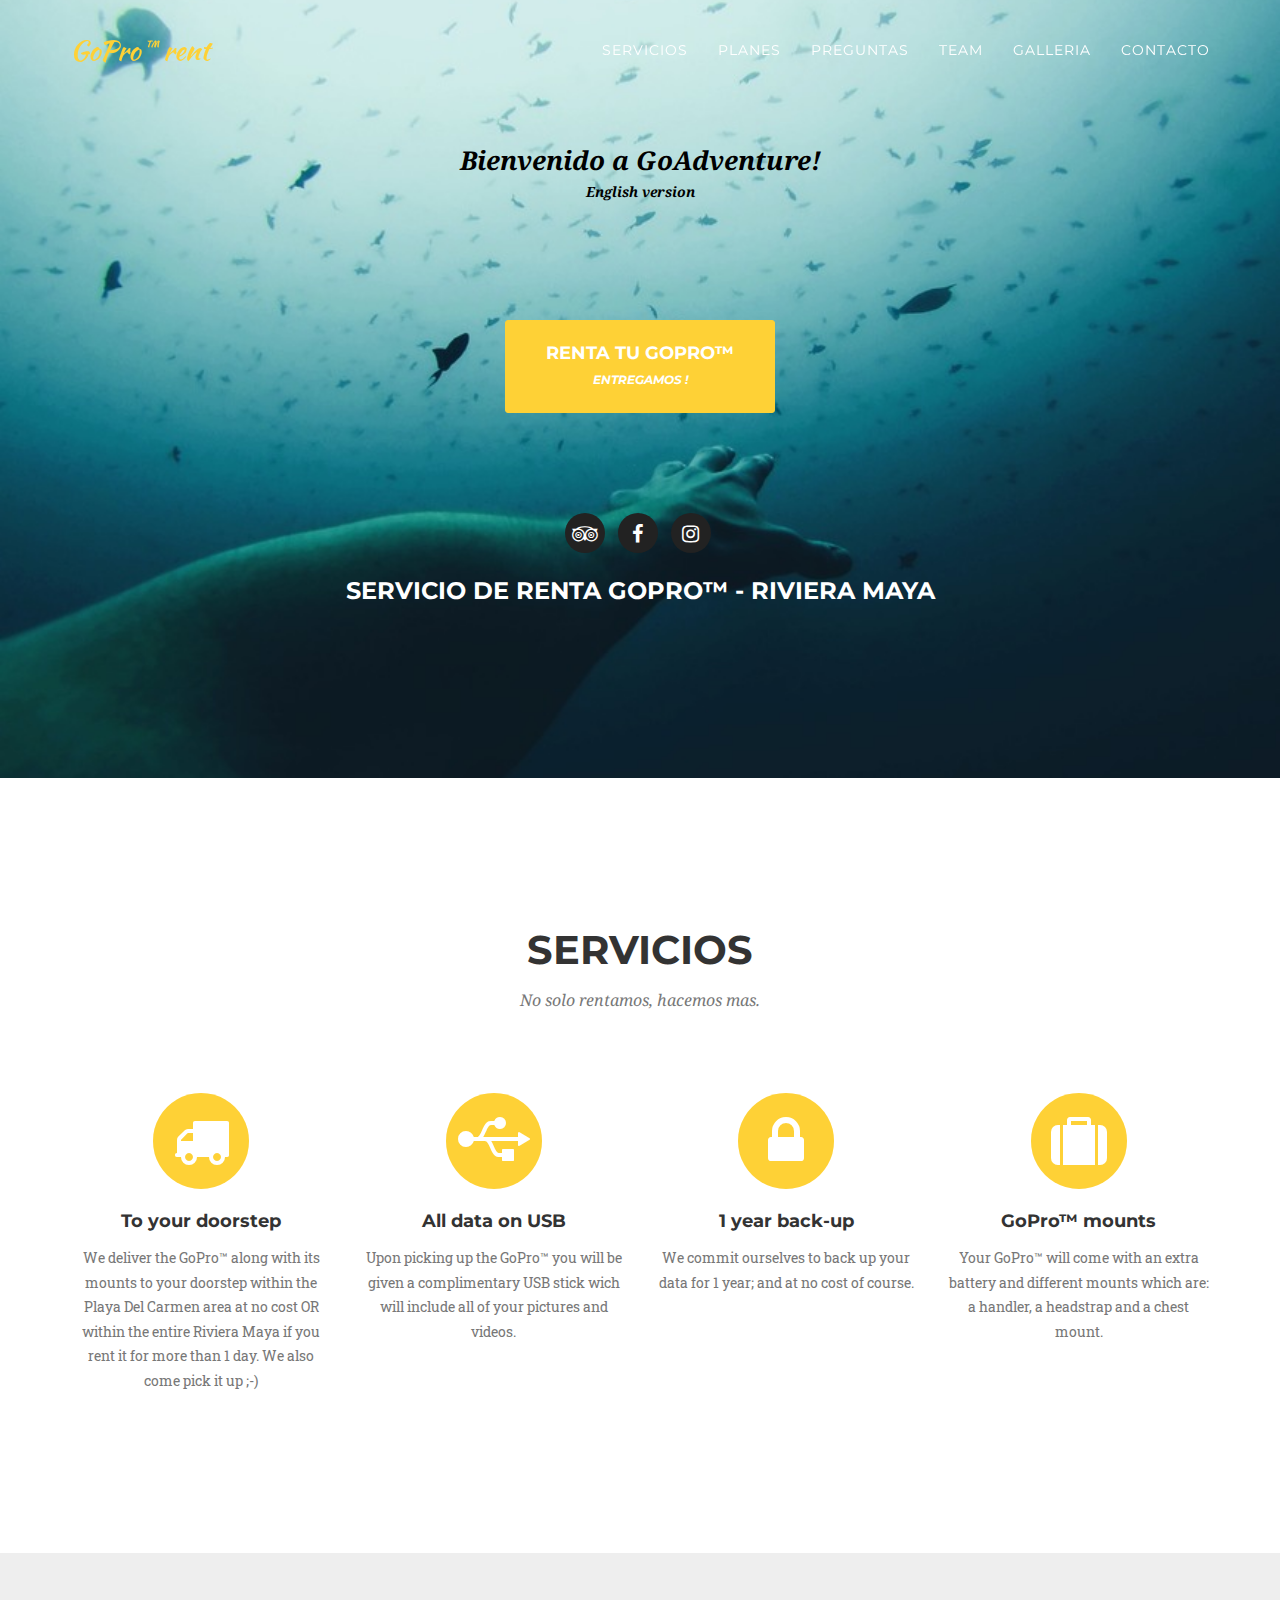
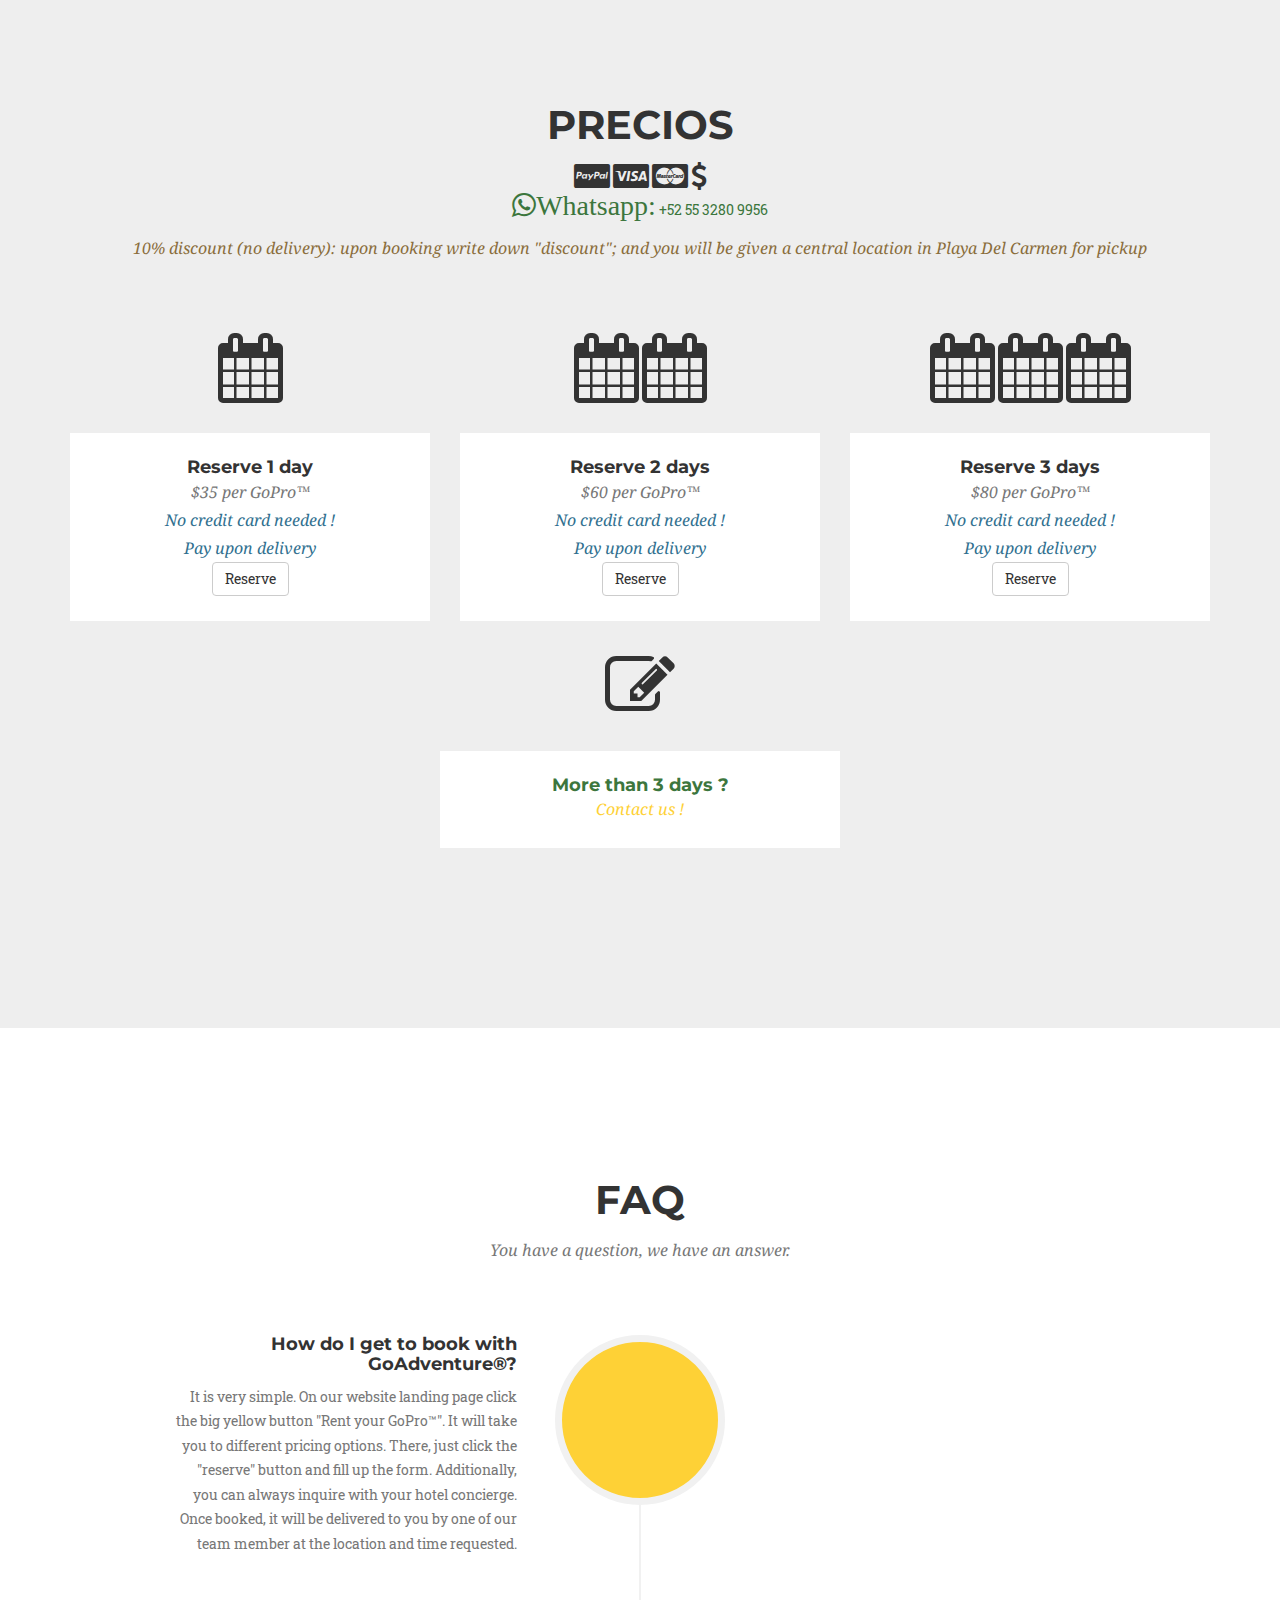
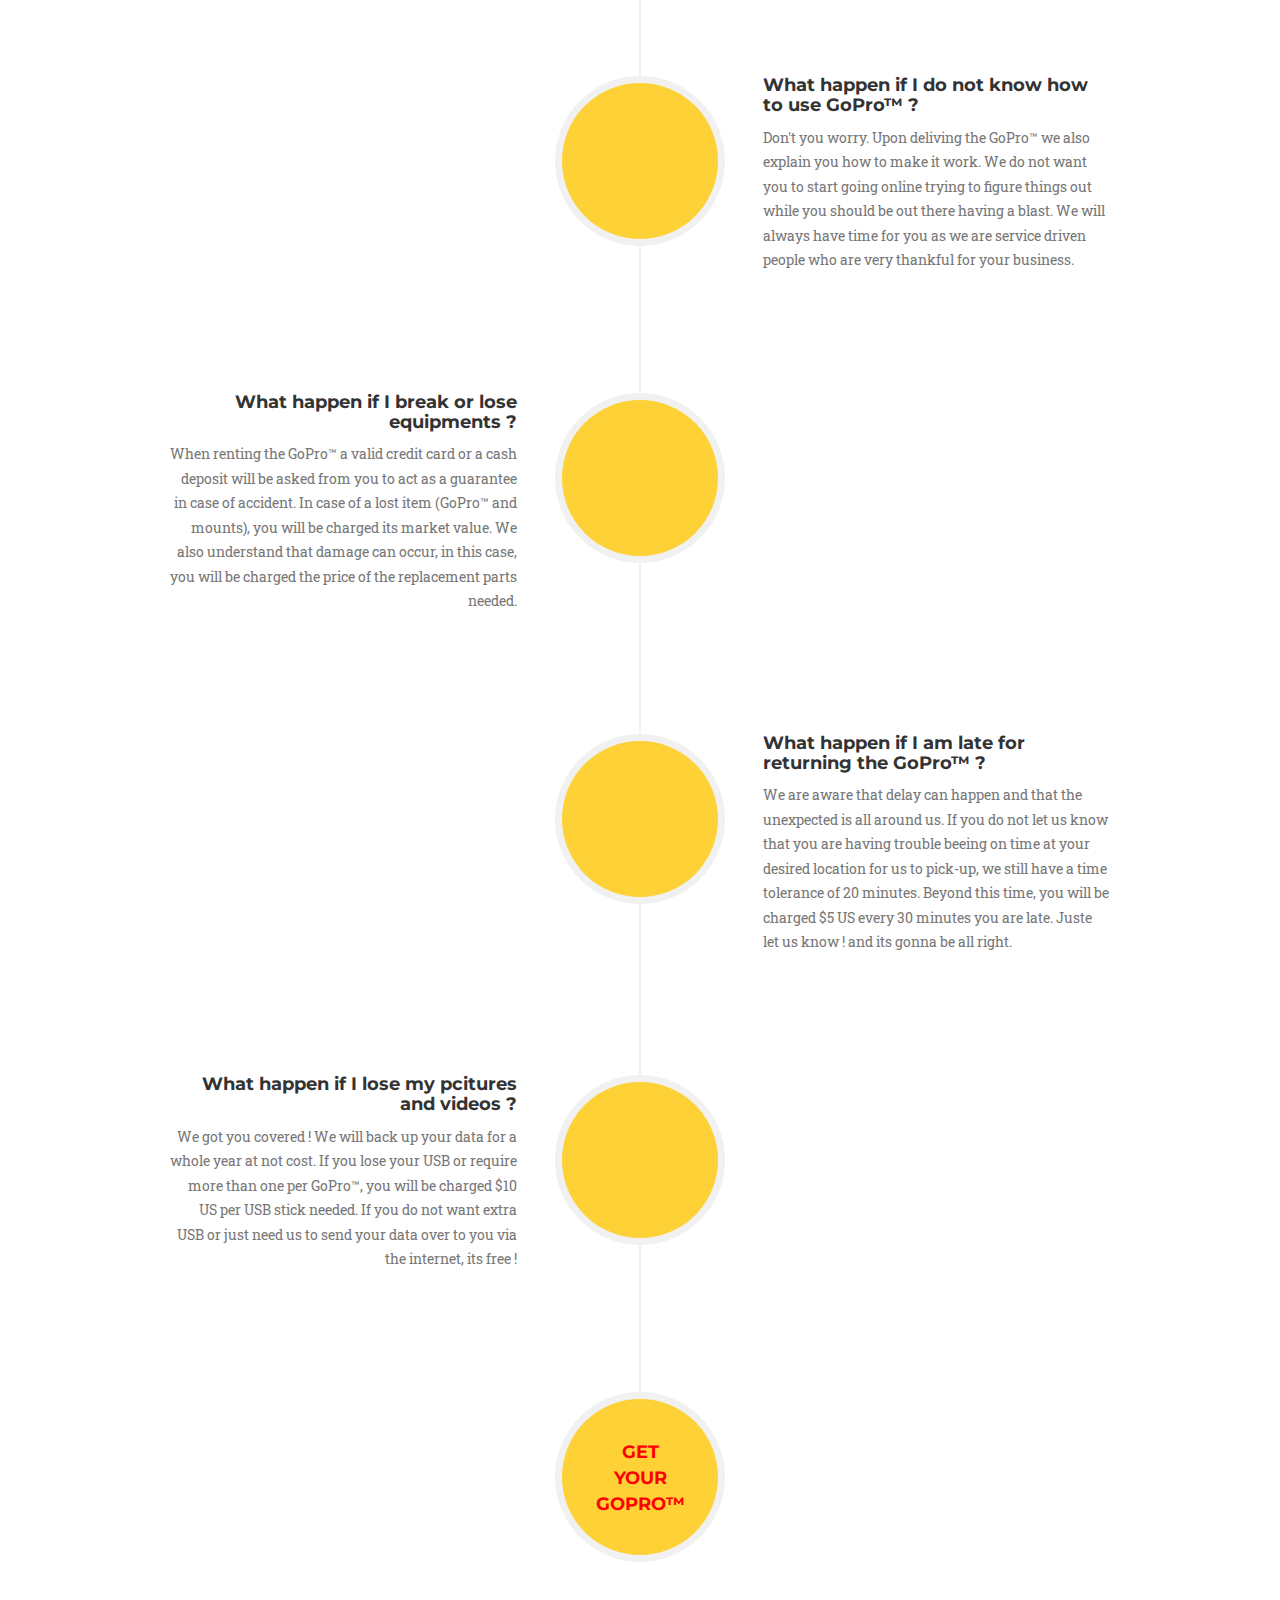
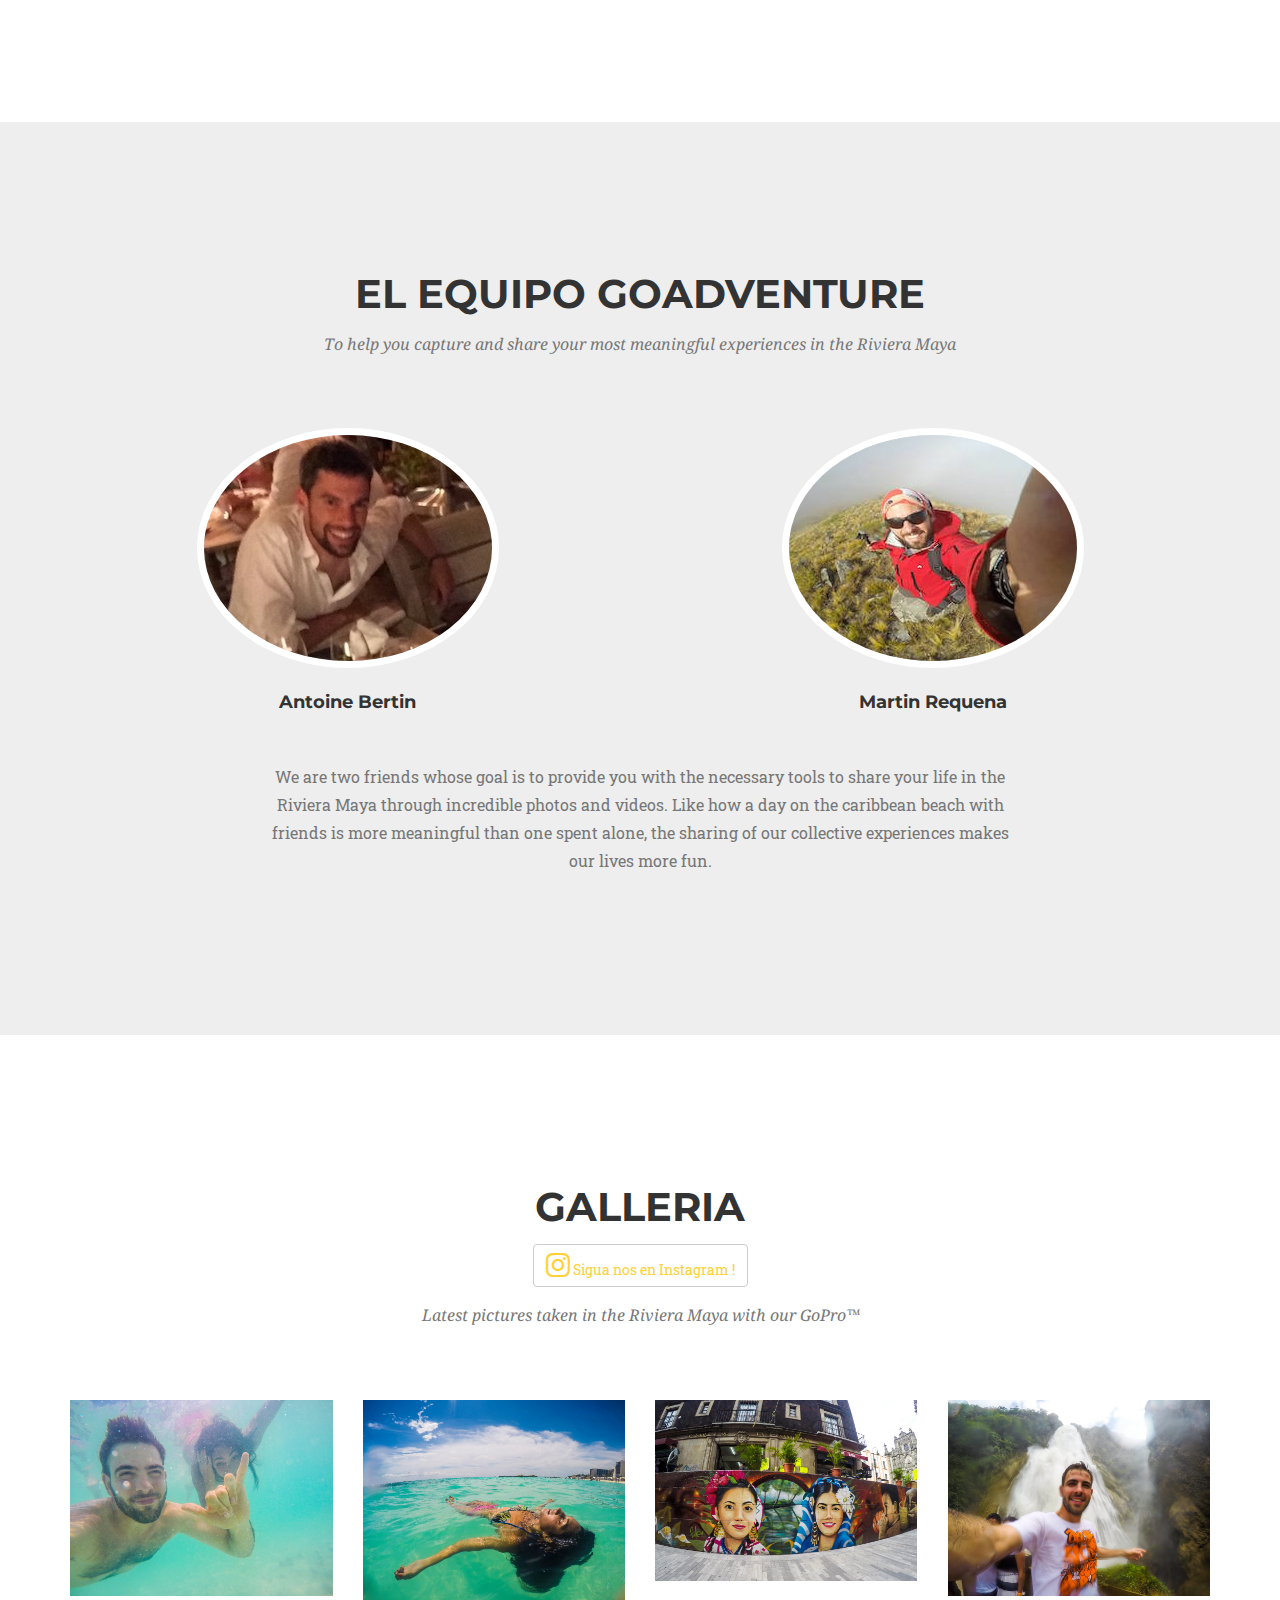
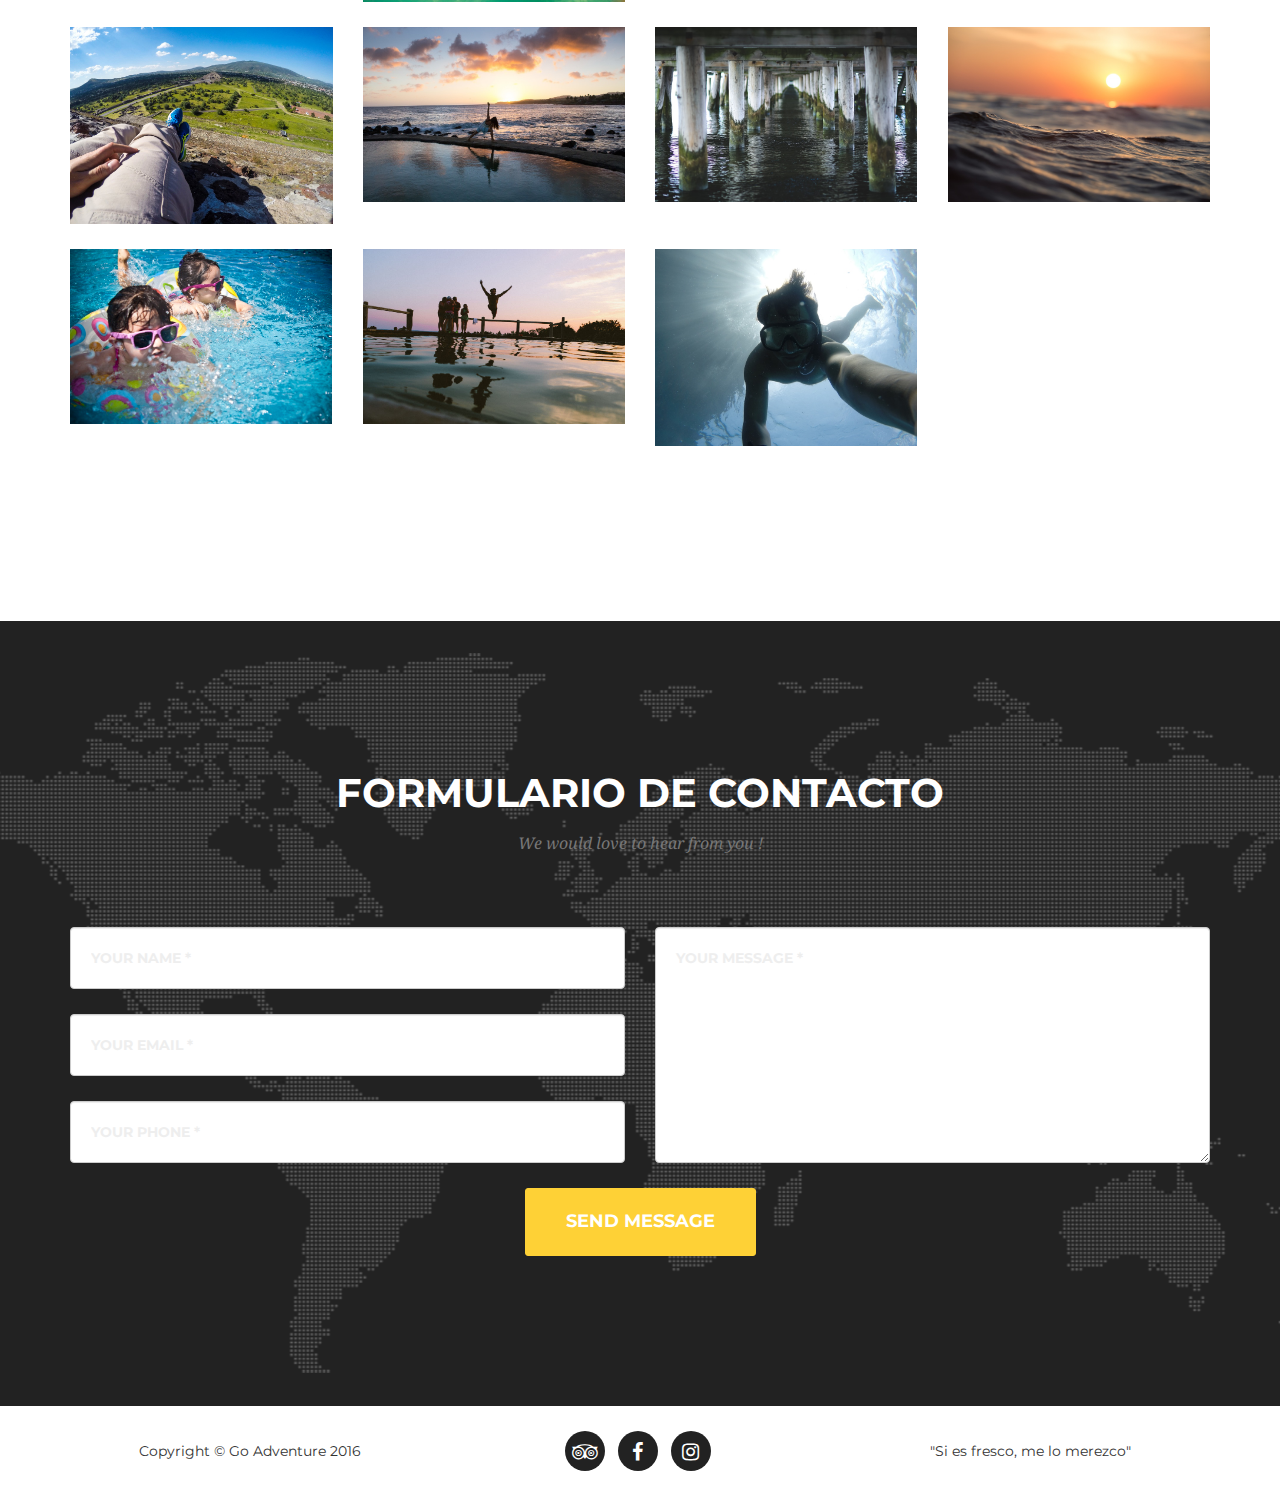
==== index_sp.html @ d53b6075 "spanish version" ====
<!DOCTYPE html>
<html lang="en">

<head>

    <meta charset="utf-8">
    <meta http-equiv="X-UA-Compatible" content="IE=edge">
    <meta name="viewport" content="width=device-width, initial-scale=1">
    <meta name="description" content="">
    <meta name="author" content="">

    <title>GoAdventure</title>

    <!-- Bootstrap Core CSS -->
    <link href="vendor/bootstrap/css/bootstrap.min.css" rel="stylesheet">

    <!-- Custom Fonts -->
    <link href="vendor/font-awesome/css/font-awesome.min.css" rel="stylesheet" type="text/css">
    <link href="https://fonts.googleapis.com/css?family=Montserrat:400,700" rel="stylesheet" type="text/css">
    <link href='https://fonts.googleapis.com/css?family=Kaushan+Script' rel='stylesheet' type='text/css'>
    <link href='https://fonts.googleapis.com/css?family=Droid+Serif:400,700,400italic,700italic' rel='stylesheet' type='text/css'>
    <link href='https://fonts.googleapis.com/css?family=Roboto+Slab:400,100,300,700' rel='stylesheet' type='text/css'>

    <!-- Theme CSS -->
    <link href="css/agency.min.css" rel="stylesheet">

    <!-- HTML5 Shim and Respond.js IE8 support of HTML5 elements and media queries -->
    <!-- WARNING: Respond.js doesn't work if you view the page via file:// -->
    <!--[if lt IE 9]>
        <script src="https://oss.maxcdn.com/libs/html5shiv/3.7.0/html5shiv.js"></script>
        <script src="https://oss.maxcdn.com/libs/respond.js/1.4.2/respond.min.js"></script>
    <![endif]-->

</head>

<body id="page-top" class="index">
    <!-- Navigation -->
    <nav id="mainNav" class="navbar navbar-default navbar-custom navbar-fixed-top">
        <div class="container">
            <!-- Brand and toggle get grouped for better mobile display -->
            <div class="navbar-header page-scroll">
                <button type="button" class="navbar-toggle" data-toggle="collapse" data-target="#bs-example-navbar-collapse-1">
                    <span class="sr-only">Toggle navigation</span> Menu <i class="fa fa-bars"></i>
                </button>
                <a class="navbar-brand page-scroll" href="#page-top">GoPro&trade; rent</a>
            </div>

            <!-- Collect the nav links, forms, and other content for toggling -->
            <div class="collapse navbar-collapse" id="bs-example-navbar-collapse-1">
                <ul class="nav navbar-nav navbar-right">
                    <li class="hidden">
                        <a href="#page-top"></a>
                    </li>
                    <li>
                        <a class="page-scroll" href="#services">Servicios</a>
                    </li>
                    <li>
                        <a class="page-scroll" href="#portfolio">Planes</a>
                    </li>
                    <li>
                        <a class="page-scroll" href="#about">Preguntas</a>
                    </li>
                    <li>
                        <a class="page-scroll" href="#team">Team</a>
                    </li>
                    <li>
                        <a class="page-scroll" href="#gallery">Galleria</a>
                    </li>
                    <li>
                        <a class="page-scroll" href="#contact">Contacto</a>
                    </li>
                </ul>
            </div>
            <!-- /.navbar-collapse -->
        </div>
        <!-- /.container-fluid -->
    </nav>

    <!-- Header -->
    <header>
        <div class="container">
            <div class="intro-text">
                <div class="intro-lead-in row" id="welcome">Bienvenido a GoAdventure!
                    <br>
                    <a href="index.html" id="spanish"><p>English version</p></a>
                </div>
                <div id="big-bot">
                    <a href="#portfolio" class="page-scroll btn btn-xl row">Renta tu GoPro&trade;
                        <br>
                        <i id="small-font">Entregamos !</i>
                    </a>
                </div>
                <div>
                    <ul class="list-inline social-buttons">
                        <li><a href="#" target="_blank"><i class="fa fa-tripadvisor"></i></a>
                        </li>
                        <li><a href="https://www.facebook.com/goadventureplaya/" target="_blank"><i class="fa fa-facebook"></i></a>
                        </li>
                        <li><a href="https://www.instagram.com/goadventureplaya" target="_blank"><i class="fa fa-instagram"></i></a>
                        </li>
                    </ul>
                </div>
                <div class="intro-heading row">Servicio de renta GoPro&trade; - Riviera Maya</div>
            </div>
        </div>
    </header>

    <!-- Services Section -->
    <section id="services">
        <div class="container">
            <div class="row">
                <div class="col-lg-12 text-center">
                    <h2 class="section-heading">Servicios</h2>
                    <h3 class="section-subheading text-muted">No solo rentamos, hacemos mas.</h3>
                </div>
            </div>
            <div class="row text-center">
                <div class="col-md-3">
                    <span class="fa-stack fa-4x">
                        <i class="fa fa-circle fa-stack-2x text-primary"></i>
                        <i class="fa fa-truck fa-stack-1x fa-inverse"></i>
                    </span>
                    <h4 class="service-heading">To your doorstep</h4>
                    <p class="text-muted">We deliver the GoPro&trade; along with its mounts to your doorstep within the Playa Del Carmen area at no cost OR within the entire Riviera Maya if you rent it for more than 1 day. We also come pick it up ;-)</p>
                </div>
                <div class="col-md-3">
                    <span class="fa-stack fa-4x">
                        <i class="fa fa-circle fa-stack-2x text-primary"></i>
                        <i class="fa fa-usb fa-stack-1x fa-inverse"></i>
                    </span>
                    <h4 class="service-heading">All data on USB</h4>
                    <p class="text-muted">Upon picking up the GoPro&trade; you will be given a complimentary USB stick wich will include all of your pictures and videos.</p>
                </div>
                <div class="col-md-3">
                    <span class="fa-stack fa-4x">
                        <i class="fa fa-circle fa-stack-2x text-primary"></i>
                        <i class="fa fa-lock fa-stack-1x fa-inverse"></i>
                    </span>
                    <h4 class="service-heading">1 year back-up</h4>
                    <p class="text-muted">We commit ourselves to back up your data for 1 year; and at no cost of course.</p>
                </div>
                <div class="col-md-3">
                    <span class="fa-stack fa-4x">
                        <i class="fa fa-circle fa-stack-2x text-primary"></i>
                        <i class="fa fa-suitcase fa-stack-1x fa-inverse"></i>
                    </span>
                    <h4 class="service-heading">GoPro&trade; mounts</h4>
                    <p class="text-muted">Your GoPro&trade; will come with an extra battery and different mounts which are: a handler, a headstrap and a chest mount.</p>
                </div>
            </div>
        </div>
    </section>

    <!-- Pricing Grid Section -->
    <section id="portfolio" class="bg-light-gray">
        <div class="container">
            <div class="row">
                <div class="col-lg-12 text-center">
                    <h2 class="section-heading">Precios</h2>
                    <i class="fa fa-cc-paypal fa-2x" aria-hidden="true"></i>
                    <i class="fa fa-cc-visa fa-2x" aria-hidden="true"></i>
                    <i class="fa fa-cc-mastercard fa-2x" aria-hidden="true"></i>
                    <i class="fa fa-usd fa-2x" aria-hidden="true"></i>
                    <div class="text-success">
                        <i class="fa fa-whatsapp fa-2x" aria-hidden="true">Whatsapp:</i> +52 55 3280 9956
                    </div>
                    <h3 class="section-subheading text-warning">10% discount (no delivery): upon booking write down "discount"; and you will be given a central location in Playa Del Carmen for pickup</h3>
                </div>
            </div>
            <div class="row">
                <div class="col-md-4 col-sm-6 portfolio-item center">
                    <div class="inherit">
                        <i class="fa fa-calendar fa-5x" aria-hidden="true"></i>
                    </div>
                    <div class="portfolio-caption">
                        <h4>Reserve 1 day</h4>
                        <p class="text-muted">$35 per GoPro&trade;</p>
                        <p class="text-info">No credit card needed !</p>
                        <p class="text-info">Pay upon delivery</p>                        
                        <a class="btn btn-default" href="https://sagenda.net/Frontend/57f74970f66fe2eb0caf9ac7?retrieveFromCookies=False" target="_blank">Reserve</a>
                    </div>
                </div>
                <div class="col-md-4 col-sm-6 portfolio-item center">
                    <div class="inherit">
                        <i class="fa fa-calendar fa-5x" aria-hidden="true"></i>
                        <i class="fa fa-calendar fa-5x" aria-hidden="true"></i>                        
                    </div>
                    <div class="portfolio-caption">
                        <h4>Reserve 2 days</h4>
                        <p class="text-muted">$60 per GoPro&trade;</p>
                        <p class="text-info">No credit card needed !</p>
                        <p class="text-info">Pay upon delivery</p>                        
                        <a class="btn btn-default" href="https://sagenda.net/Frontend/57f74970f66fe2eb0caf9ac7?retrieveFromCookies=False" target="_blank">Reserve</a>
                    </div>
                </div>
                <div class="col-md-4 col-sm-6 portfolio-item center">
                    <div class="inherit">
                        <i class="fa fa-calendar fa-5x" aria-hidden="true"></i>
                        <i class="fa fa-calendar fa-5x" aria-hidden="true"></i>
                        <i class="fa fa-calendar fa-5x" aria-hidden="true"></i>                        
                    </div>
                    <div class="portfolio-caption">
                        <h4>Reserve 3 days</h4>
                        <p class="text-muted">$80 per GoPro&trade;</p>
                        <p class="text-info">No credit card needed !</p>
                        <p class="text-info">Pay upon delivery</p>                        
                        <a class="btn btn-default" href="https://sagenda.net/Frontend/57f74970f66fe2eb0caf9ac7?retrieveFromCookies=False" target="_blank">Reserve</a>
                    </div>
                </div>                
            </div>
            <div class="row">
                <div class="col-md-offset-6 portfolio-item center">
                    <div class="inherit">
                        <i class="fa fa-pencil-square-o fa-5x" aria-hidden="true"></i>                       
                    </div>
                    <div class="portfolio-caption">
                        <h4 class="text-success">More than 3 days ?</h4>
                        <p class="text-muted"><a href="#contact" class="page-scroll">Contact us !</a></p>
                    </div>                
                </div>                
            </div>
        </div>
    </section>

    <!-- FAQ Section -->
    <section id="about">
        <div class="container">
            <div class="row">
                <div class="col-lg-12 text-center">
                    <h2 class="section-heading">FAQ</h2>
                    <h3 class="section-subheading text-muted">You have a question, we have an answer.</h3>
                </div>
            </div>
            <div class="row">
                <div class="col-lg-12">
                    <ul class="timeline">
                        <li>
                            <div class="timeline-image">
                            </div>
                            <div class="timeline-panel">
                                <div class="timeline-heading">
                                    <h4 class="subheading">How do I get to book with GoAdventure®?</h4>
                                </div>
                                <div class="timeline-body">
                                    <p class="text-muted">It is very simple. On our website landing page click the big yellow button "Rent your GoPro&trade;". It will take you to different pricing options. There, just click the "reserve" button and fill up the form. Additionally, you can always inquire with your hotel concierge. Once booked, it will be delivered to you by one of our team member at the location and time requested.</p>
                                </div>
                            </div>
                        </li>
                        <li class="timeline-inverted">
                            <div class="timeline-image">
                            </div>
                            <div class="timeline-panel">
                                <div class="timeline-heading">
                                    <h4 class="subheading">What happen if I do not know how to use GoPro&trade; ?</h4>
                                </div>
                                <div class="timeline-body">
                                    <p class="text-muted">Don't you worry. Upon deliving the GoPro&trade; we also explain you how to make it work. We do not want you to start going online trying to figure things out while you should be out there having a blast. We will always have time for you as we are service driven people who are very thankful for your business.</p>
                                </div>
                            </div>
                        </li>
                        <li>
                            <div class="timeline-image">
                            </div>
                            <div class="timeline-panel">
                                <div class="timeline-heading">
                                    <h4 class="subheading">What happen if I break or lose equipments ?</h4>
                                </div>
                                <div class="timeline-body">
                                    <p class="text-muted">When renting the GoPro&trade; a valid credit card or a cash deposit will be asked from you to act as a guarantee in case of accident. In case of a lost item (GoPro&trade; and mounts), you will be charged its market value. We also understand that damage can occur, in this case, you will be charged the price of the replacement parts needed.</p>
                                </div>
                            </div>
                        </li>
                        <li class="timeline-inverted">
                            <div class="timeline-image">
                            </div>
                            <div class="timeline-panel">
                                <div class="timeline-heading">
                                    <h4 class="subheading">What happen if I am late for returning the GoPro&trade; ?</h4>
                                </div>
                                <div class="timeline-body">
                                    <p class="text-muted">We are aware that delay can happen and that the unexpected is all around us. If you do not let us know that you are having trouble beeing on time at your desired location for us to pick-up, we still have a time tolerance of 20 minutes. Beyond this time, you will be charged $5 US every 30 minutes you are late. Juste let us know ! and its gonna be all right.</p>
                                </div>
                            </div>
                        </li>
                        <li>
                            <div class="timeline-image">
                            </div>
                            <div class="timeline-panel">
                                <div class="timeline-heading">
                                    <h4 class="subheading">What happen if I lose my pcitures and videos ?</h4>
                                </div>
                                <div class="timeline-body">
                                    <p class="text-muted">We got you covered ! We will back up your data for a whole year at not cost. If you lose your USB or require more than one per GoPro&trade;, you will be charged $10 US per USB stick needed. If you do not want extra USB or just need us to send your data over to you via the internet, its free !</p>
                                </div>
                            </div>
                        </li>
                        <li class="timeline-inverted">
                            <div class="timeline-image">
                                <a href="#portfolio" id="color" class="page-scroll">
                                    <h4>Get 
                                    <br>Your
                                    <br>GoPro&trade;</h4>
                                </a>
                            </div>
                        </li>
                    </ul>
                </div>
            </div>
        </div>
    </section>

    <!-- Team Section -->
    <section id="team" class="bg-light-gray">
        <div class="container">
            <div class="row">
                <div class="col-lg-12 text-center">
                    <h2 class="section-heading">El equipo GoAdventure</h2>
                    <h3 class="section-subheading text-muted">To help you capture and share your most meaningful experiences in the Riviera Maya</h3>
                </div>
            </div>
            <div class="row">
                <div class="col-sm-6">
                    <div class="team-member">
                        <img src="img/team/1.jpg" class="img-responsive img-circle" alt="">
                        <h4>Antoine Bertin</h4>
<!--                         <p class="text-muted">The brain</p> -->
<!--                         <ul class="list-inline social-buttons">
                            <li><a href="#" target="_blank"><i class="fa fa-twitter"></i></a>
                            </li>
                            <li><a href="https://www.facebook.com/goadventureplaya/" target="_blank"><i class="fa fa-facebook"></i></a>
                            </li>
                        </ul> -->
                    </div>
                </div>
                <div class="col-sm-6">
                    <div class="team-member">
                        <img src="img/team/2.jpg" class="img-responsive img-circle" alt="">
                        <h4>Martin Requena</h4>
<!--                         <p class="text-muted">The artist</p> -->
<!--                         <ul class="list-inline social-buttons">
                            <li><a href="#" target="_blank"><i class="fa fa-twitter"></i></a>
                            </li>
                            <li><a href="https://www.facebook.com/goadventureplaya/" target="_blank"><i class="fa fa-facebook"></i></a>
                            </li>
                        </ul> -->
                    </div>
                </div>
            </div>
            <div class="row">
                <div class="col-lg-8 col-lg-offset-2 text-center">
                    <p class="large text-muted"> We are two friends whose goal is to provide you with the necessary tools to share your life in the Riviera Maya through incredible photos and videos. Like how a day on the caribbean beach with friends is more meaningful than one spent alone, the sharing of our collective experiences makes our lives more fun. 
                    </p>
                </div>
            </div>
        </div>
    </section>

    <!-- Gallery -->
    <section id="gallery">
        <div class="container">
            <div class="row">
                <div class="col-lg-12 text-center">
                    <h2 class="section-heading">Galleria</h2>
                    <div class="btn btn-default">
                        <a href="https://www.instagram.com/goadventureplaya" target="_blank" id="instalink"><i class="fa fa-instagram fa-2x "></i> Sigua nos en Instagram !</a>
                    </div>
                    <h3 class="section-subheading text-muted">Latest pictures taken in the Riviera Maya with our GoPro&trade;</h3>
                </div>
            </div>          

            <div class="row">
                <div class="col-md-3 margin-bot">
                    <img class="img-responsive" src="img/gallery/1.jpg" alt="">
                </div>
                <div class="col-md-3 margin-bot">
                    <img class="img-responsive" src="img/gallery/2.jpg" alt="">
                </div>
                <div class="col-md-3 margin-bot">
                    <img class="img-responsive" src="img/gallery/3.jpg" alt="">
                </div>
                <div class="col-md-3 margin-bot">
                    <img class="img-responsive" src="img/gallery/4.jpg" alt="">
                </div>
            </div>

            <div class="row">
                <div class="col-md-3 margin-bot">
                    <img class="img-responsive" src="img/gallery/5.jpg" alt="">
                </div>
                <div class="col-md-3 margin-bot">
                    <img class="img-responsive" src="img/gallery/6.jpg" alt="">
                </div>
                <div class="col-md-3 margin-bot">
                    <img class="img-responsive" src="img/gallery/7.jpg" alt="">
                </div>
                <div class="col-md-3 margin-bot">
                    <img class="img-responsive" src="img/gallery/8.jpg" alt="">
                </div>
            </div>

            <div class="row">
                <div class="col-md-3 margin-bot">
                    <img class="img-responsive" src="img/gallery/9.jpg" alt="">
                </div>
                <div class="col-md-3 margin-bot">
                    <img class="img-responsive" src="img/gallery/10.jpg" alt="">
                </div>
                <div class="col-md-3 margin-bot">
                    <img class="img-responsive" src="img/gallery/11.jpg" alt="">
                </div>
                <div class="col-md-3 margin-bot">
                    <img class="img-responsive" src="img/gallery/12.jpg" alt="">
                </div>
            </div>
        </div>
    </section>

    <!-- Contact Section -->
    <section id="contact">
        <div class="container">
            <div class="row">
                <div class="col-lg-12 text-center">
                    <h2 class="section-heading">Formulario de contacto</h2>
                    <h3 class="section-subheading text-muted">We would love to hear from you !</h3>
                </div>
            </div>
            <div class="row">
                <div class="col-lg-12">
                    <form name="sentMessage" id="contactForm" novalidate>
                        <div class="row">
                            <div class="col-md-6">
                                <div class="form-group">
                                    <input type="text" class="form-control" placeholder="Your Name *" id="name" required data-validation-required-message="Please enter your name.">
                                    <p class="help-block text-danger"></p>
                                </div>
                                <div class="form-group">
                                    <input type="email" class="form-control" placeholder="Your Email *" id="email" required data-validation-required-message="Please enter your email address.">
                                    <p class="help-block text-danger"></p>
                                </div>
                                <div class="form-group">
                                    <input type="tel" class="form-control" placeholder="Your Phone *" id="phone" required data-validation-required-message="Please enter your phone number.">
                                    <p class="help-block text-danger"></p>
                                </div>
                            </div>
                            <div class="col-md-6">
                                <div class="form-group">
                                    <textarea class="form-control" placeholder="Your Message *" id="message" required data-validation-required-message="Please enter a message."></textarea>
                                    <p class="help-block text-danger"></p>
                                </div>
                            </div>
                            <div class="clearfix"></div>
                            <div class="col-lg-12 text-center">
                                <div id="success"></div>
                                <button type="submit" class="btn btn-xl">Send Message</button>
                            </div>
                        </div>
                    </form>
                </div>
            </div>
        </div>
    </section>

    <footer>
        <div class="container">
            <div class="row">
                <div class="col-md-4">
                    <span class="copyright">Copyright &copy; Go Adventure 2016</span>
                </div>
                <div class="col-md-4">
                    <ul class="list-inline social-buttons">
                        <li><a href="#" target="_blank"><i class="fa fa-tripadvisor"></i></a>
                        </li>
                        <li><a href="https://www.facebook.com/goadventureplaya/" target="_blank"><i class="fa fa-facebook"></i></a>
                        </li>
                        <li><a href="https://www.instagram.com/goadventureplaya" target="_blank"><i class="fa fa-instagram"></i></a>
                        </li>
                    </ul>
                </div>
                <div class="col-md-4">
                    <span class="copyright">"Si es fresco, me lo merezco"</span>
                </div>
            </div>
        </div>
    </footer>

    <!-- jQuery -->
    <script src="vendor/jquery/jquery.min.js"></script>

    <!-- Bootstrap Core JavaScript -->
    <script src="vendor/bootstrap/js/bootstrap.min.js"></script>

    <!-- Plugin JavaScript -->
    <script src="https://cdnjs.cloudflare.com/ajax/libs/jquery-easing/1.3/jquery.easing.min.js"></script>

    <!-- Contact Form JavaScript -->
    <script src="js/jqBootstrapValidation.js"></script>
    <script src="js/contact_me.js"></script>

    <!-- Theme JavaScript -->
    <script src="js/agency.min.js"></script>

</body>

</html>
---- css/agency.min.css ----
/*!
 * Start Bootstrap - Agency v3.3.7+1 (http://startbootstrap.com/template-overviews/agency)
 * Copyright 2013-2016 Start Bootstrap
 * Licensed under MIT (https://github.com/BlackrockDigital/startbootstrap/blob/gh-pages/LICENSE)
 */.btn-primary.active,.btn-primary:active,.btn-xl.active,.btn-xl:active,.open .dropdown-toggle.btn-primary,.open .dropdown-toggle.btn-xl{background-image:none}body{overflow-x:hidden;font-family:"Roboto Slab","Helvetica Neue",Helvetica,Arial,sans-serif;webkit-tap-highlight-color:#fed136}.btn-primary,.btn-xl,h1,h2,h3,h4,h5,h6{font-family:Montserrat,"Helvetica Neue",Helvetica,Arial,sans-serif;text-transform:uppercase;font-weight:700}.text-muted{color:#777}.text-primary,a{color:#fed136}p{font-size:14px;line-height:1.75}p.large{font-size:16px}a,a.active,a:active,a:focus,a:hover{outline:0}a.active,a:active,a:focus,a:hover{color:#fec503}.img-centered{margin:0 auto}.bg-light-gray{background-color:#eee}.bg-darkest-gray{background-color:#222}.btn-primary{color:#fff;background-color:#fed136;border-color:#fed136}.btn-primary.active,.btn-primary:active,.btn-primary:focus,.btn-primary:hover,.open .dropdown-toggle.btn-primary{color:#fff;background-color:#fec503;border-color:#f6bf01}.btn-primary.disabled,.btn-primary.disabled.active,.btn-primary.disabled:active,.btn-primary.disabled:focus,.btn-primary.disabled:hover,.btn-primary[disabled],.btn-primary[disabled].active,.btn-primary[disabled]:active,.btn-primary[disabled]:focus,.btn-primary[disabled]:hover,fieldset[disabled] .btn-primary,fieldset[disabled] .btn-primary.active,fieldset[disabled] .btn-primary:active,fieldset[disabled] .btn-primary:focus,fieldset[disabled] .btn-primary:hover{background-color:#fed136;border-color:#fed136}.btn-primary .badge{color:#fed136;background-color:#fff}.btn-xl{color:#fff;background-color:#fed136;border-color:#fed136;border-radius:3px;font-size:18px;padding:20px 40px}.btn-xl.active,.btn-xl:active,.btn-xl:focus,.btn-xl:hover,.open .dropdown-toggle.btn-xl{color:#fff;background-color:#fec503;border-color:#f6bf01}.btn-xl.disabled,.btn-xl.disabled.active,.btn-xl.disabled:active,.btn-xl.disabled:focus,.btn-xl.disabled:hover,.btn-xl[disabled],.btn-xl[disabled].active,.btn-xl[disabled]:active,.btn-xl[disabled]:focus,.btn-xl[disabled]:hover,fieldset[disabled] .btn-xl,fieldset[disabled] .btn-xl.active,fieldset[disabled] .btn-xl:active,fieldset[disabled] .btn-xl:focus,fieldset[disabled] .btn-xl:hover{background-color:#fed136;border-color:#fed136}.btn-xl .badge{color:#fed136;background-color:#fff}.navbar-custom{background-color:#222;border-color:transparent}.navbar-custom .navbar-brand{color:#fed136;font-family:"Kaushan Script","Helvetica Neue",Helvetica,Arial,cursive}.navbar-custom .navbar-brand.active,.navbar-custom .navbar-brand:active,.navbar-custom .navbar-brand:focus,.navbar-custom .navbar-brand:hover{color:#fec503}.navbar-custom .nav li a,.navbar-custom .navbar-toggle{font-family:Montserrat,"Helvetica Neue",Helvetica,Arial,sans-serif;color:#fff;text-transform:uppercase}.navbar-custom .navbar-collapse{border-color:rgba(255,255,255,.02)}.navbar-custom .navbar-toggle{background-color:#fed136;border-color:#fed136;font-size:12px}.navbar-custom .navbar-toggle:focus,.navbar-custom .navbar-toggle:hover{background-color:#fed136}.navbar-custom .nav li a{font-weight:400;letter-spacing:1px}.navbar-custom .nav li a:focus,.navbar-custom .nav li a:hover{color:#fed136;outline:0}.navbar-custom .navbar-nav>.active>a{border-radius:0;color:#fff;background-color:#fed136}.navbar-custom .navbar-nav>.active>a:focus,.navbar-custom .navbar-nav>.active>a:hover{color:#fff;background-color:#fec503}@media (min-width:768px){.navbar-custom{background-color:transparent;padding:25px 0;-webkit-transition:padding .3s;-moz-transition:padding .3s;transition:padding .3s;border:none}.navbar-custom .navbar-brand{font-size:2em;-webkit-transition:all .3s;-moz-transition:all .3s;transition:all .3s}.navbar-custom .navbar-nav>.active>a{border-radius:3px}.navbar-custom.affix{background-color:#222;padding:10px 0}.navbar-custom.affix .navbar-brand{font-size:1.5em}}header{background-image:url(../img/header-bg.jpg);background-repeat:no-repeat;background-attachment:scroll;background-position:center center;-webkit-background-size:cover;-moz-background-size:cover;background-size:cover;-o-background-size:cover;text-align:center;color:#fff}header .intro-text{padding-top:80px;padding-bottom:50px}header .intro-text .intro-lead-in{font-family:"Droid Serif","Helvetica Neue",Helvetica,Arial,sans-serif;font-style:italic;font-size:22px;line-height:22px;margin-bottom:25px}header .intro-text .intro-heading{font-family:Montserrat,"Helvetica Neue",Helvetica,Arial,sans-serif;text-transform:uppercase;font-weight:700;font-size:12px;line-height:50px;margin-bottom:25px}@media (min-width:768px){header .intro-text{padding-top:140px;padding-bottom:100px}header .intro-text .intro-lead-in{font-family:"Droid Serif","Helvetica Neue",Helvetica,Arial,sans-serif;font-style:italic;font-size:26px;line-height:40px;margin-bottom:25px}header .intro-text .intro-heading{font-family:Montserrat,"Helvetica Neue",Helvetica,Arial,sans-serif;text-transform:uppercase;font-weight:700;font-size:24px;line-height:75px;margin-bottom:50px}}#portfolio .portfolio-item .portfolio-caption p,section h3.section-subheading{font-family:"Droid Serif","Helvetica Neue",Helvetica,Arial,sans-serif;font-style:italic}section{padding:100px 0}section h2.section-heading{font-size:40px;margin-top:0;margin-bottom:15px}section h3.section-subheading{font-size:16px;text-transform:none;font-weight:400;margin-bottom:75px}@media (min-width:768px){section{padding:150px 0}}.service-heading{margin:15px 0;text-transform:none}#portfolio .portfolio-item{margin:0 0 15px;right:0}#portfolio .portfolio-item .portfolio-link{display:block;position:relative;max-width:400px;margin:0 auto}#portfolio .portfolio-item .portfolio-link .portfolio-hover{background:rgba(254,209,54,.9);position:absolute;width:100%;height:100%;opacity:0;transition:all ease .5s;-webkit-transition:all ease .5s;-moz-transition:all ease .5s}#portfolio .portfolio-item .portfolio-link .portfolio-hover:hover{opacity:1}#portfolio .portfolio-item .portfolio-link .portfolio-hover .portfolio-hover-content{position:absolute;width:100%;height:20px;font-size:20px;text-align:center;top:50%;margin-top:-12px;color:#fff}#portfolio .portfolio-item .portfolio-link .portfolio-hover .portfolio-hover-content i{margin-top:-12px}#portfolio .portfolio-item .portfolio-link .portfolio-hover .portfolio-hover-content h3,#portfolio .portfolio-item .portfolio-link .portfolio-hover .portfolio-hover-content h4{margin:0}#portfolio .portfolio-item .portfolio-caption{max-width:400px;margin:0 auto;background-color:#fff;text-align:center;padding:25px}#portfolio .portfolio-item .portfolio-caption h4{text-transform:none;margin:0}#portfolio .portfolio-item .portfolio-caption p{font-size:16px;margin:0}footer span.copyright,footer ul.quicklinks{font-family:Montserrat,"Helvetica Neue",Helvetica,Arial,sans-serif}#portfolio *{z-index:2}@media (min-width:767px){#portfolio .portfolio-item{margin:0 0 30px}}.timeline{list-style:none;padding:0;position:relative}.timeline:before{top:0;bottom:0;position:absolute;content:"";width:2px;background-color:#f1f1f1;left:40px;margin-left:-1.5px}.timeline>li{margin-bottom:50px;position:relative;min-height:50px}.timeline>li:after,.timeline>li:before{content:" ";display:table}.timeline>li:after{clear:both}.timeline>li .timeline-panel{width:100%;float:right;padding:0 20px 0 100px;position:relative;text-align:left}.timeline>li .timeline-panel:before{border-left-width:0;border-right-width:15px;left:-15px;right:auto}.timeline>li .timeline-panel:after{border-left-width:0;border-right-width:14px;left:-14px;right:auto}.timeline>li .timeline-image{left:0;margin-left:0;width:80px;height:80px;position:absolute;z-index:100;background-color:#fed136;color:#fff;border-radius:100%;border:7px solid #f1f1f1;text-align:center}.timeline>li .timeline-image h4{font-size:10px;margin-top:12px;line-height:14px}.timeline>li.timeline-inverted>.timeline-panel{float:right;text-align:left;padding:0 20px 0 100px}.timeline>li.timeline-inverted>.timeline-panel:before{border-left-width:0;border-right-width:15px;left:-15px;right:auto}.timeline>li.timeline-inverted>.timeline-panel:after{border-left-width:0;border-right-width:14px;left:-14px;right:auto}.timeline>li:last-child{margin-bottom:0}.timeline .timeline-heading h4{margin-top:0;color:inherit}.timeline .timeline-heading h4.subheading{text-transform:none}.timeline .timeline-body>p,.timeline .timeline-body>ul{margin-bottom:0}@media (min-width:768px){.timeline:before{left:50%}.timeline>li{margin-bottom:100px;min-height:100px}.timeline>li .timeline-panel{width:41%;float:left;padding:0 20px 20px 30px;text-align:right}.timeline>li .timeline-image{width:100px;height:100px;left:50%;margin-left:-50px}.timeline>li .timeline-image h4{font-size:13px;margin-top:16px;line-height:18px}.timeline>li.timeline-inverted>.timeline-panel{float:right;text-align:left;padding:0 30px 20px 20px}}@media (min-width:992px){.timeline>li .timeline-panel,.timeline>li.timeline-inverted>.timeline-panel{padding:0 20px 20px}.timeline>li{min-height:150px}.timeline>li .timeline-image{width:150px;height:150px;margin-left:-75px}.timeline>li .timeline-image h4{font-size:18px;margin-top:30px;line-height:26px}}@media (min-width:1200px){.timeline>li{min-height:170px}.timeline>li .timeline-panel{padding:0 20px 20px 100px}.timeline>li .timeline-image{width:170px;height:170px;margin-left:-85px}.timeline>li .timeline-image h4{margin-top:40px}.timeline>li.timeline-inverted>.timeline-panel{padding:0 100px 20px 20px}}.team-member{text-align:center;margin-bottom:50px}.team-member img{margin:0 auto;border:7px solid #fff}.team-member h4{margin-top:25px;margin-bottom:0;text-transform:none}.team-member p{margin-top:0}aside.clients img{margin:50px auto}section#contact{background-color:#222;background-image:url(../img/map-image.png);background-position:center;background-repeat:no-repeat}section#contact .section-heading{color:#fff}section#contact .form-group{margin-bottom:25px}section#contact .form-group input,section#contact .form-group textarea{padding:20px}section#contact .form-group input.form-control{height:auto}section#contact .form-group textarea.form-control{height:236px}section#contact .form-control:focus{border-color:#fed136;box-shadow:none}section#contact ::-webkit-input-placeholder{font-family:Montserrat,"Helvetica Neue",Helvetica,Arial,sans-serif;text-transform:uppercase;font-weight:700;color:#eee}section#contact :-moz-placeholder{font-family:Montserrat,"Helvetica Neue",Helvetica,Arial,sans-serif;text-transform:uppercase;font-weight:700;color:#eee}section#contact ::-moz-placeholder{font-family:Montserrat,"Helvetica Neue",Helvetica,Arial,sans-serif;text-transform:uppercase;font-weight:700;color:#eee}section#contact :-ms-input-placeholder{font-family:Montserrat,"Helvetica Neue",Helvetica,Arial,sans-serif;text-transform:uppercase;font-weight:700;color:#eee}section#contact .text-danger{color:#e74c3c}footer{padding:25px 0;text-align:center}footer span.copyright{line-height:40px;text-transform:uppercase;text-transform:none}footer ul.quicklinks{margin-bottom:0;line-height:40px;text-transform:uppercase;text-transform:none}ul.social-buttons{margin-bottom:0}ul.social-buttons li a{display:block;background-color:#222;height:40px;width:40px;border-radius:100%;font-size:20px;line-height:40px;color:#fff;outline:0;-webkit-transition:all .3s;-moz-transition:all .3s;transition:all .3s}ul.social-buttons li a:active,ul.social-buttons li a:focus,ul.social-buttons li a:hover{background-color:#fed136}.btn.active,.btn:active,.btn:active:focus,.btn:focus{outline:0}.portfolio-modal .modal-dialog{margin:0;height:100%;width:auto}.portfolio-modal .modal-content{border-radius:0;background-clip:border-box;-webkit-box-shadow:none;box-shadow:none;border:none;min-height:100%;padding:100px 0;text-align:center}.portfolio-modal .modal-content h2{margin-bottom:15px;font-size:3em}.portfolio-modal .modal-content p{margin-bottom:30px}.portfolio-modal .modal-content p.item-intro{margin:20px 0 30px;font-family:"Droid Serif","Helvetica Neue",Helvetica,Arial,sans-serif;font-style:italic;font-size:16px}.portfolio-modal .modal-content ul.list-inline{margin-bottom:30px;margin-top:0}.portfolio-modal .modal-content img{margin-bottom:30px}.portfolio-modal .close-modal{position:absolute;width:75px;height:75px;background-color:transparent;top:25px;right:25px;cursor:pointer}.portfolio-modal .close-modal:hover{opacity:.3}.portfolio-modal .close-modal .lr{height:75px;width:1px;margin-left:35px;background-color:#222;transform:rotate(45deg);-ms-transform:rotate(45deg);-webkit-transform:rotate(45deg);z-index:1051}.portfolio-modal .close-modal .lr .rl{height:75px;width:1px;background-color:#222;transform:rotate(90deg);-ms-transform:rotate(90deg);-webkit-transform:rotate(90deg);z-index:1052}.portfolio-modal .modal-backdrop{opacity:0;display:none}::-moz-selection{text-shadow:none;background:#fed136}::selection{text-shadow:none;background:#fed136}img::selection{background:0 0}img::-moz-selection{background:0 0}

/*custome css*/

.center {
	text-align: center;
}

#color {
	color: red;
	text-decoration: none;	
}

#welcome{
	color: black;
	font-weight: bold;
	padding-bottom: 80px;
}

.inherit {
	margin: inherit;
	text-align: center;
}

.margin-bot {
	margin-bottom: 25px;
}

#social {
	padding-bottom: 30px;
}

#instalink {
	text-decoration: none;
}

#big-bot{
	padding-bottom: 100px;
}

#small-font{
	font-size: 65%;
}

#spanish {
	color: black;
	text-decoration: none;
}

/*#rent {
  background-image: url('../img/rent.jpg');
}*/

/*finish*/
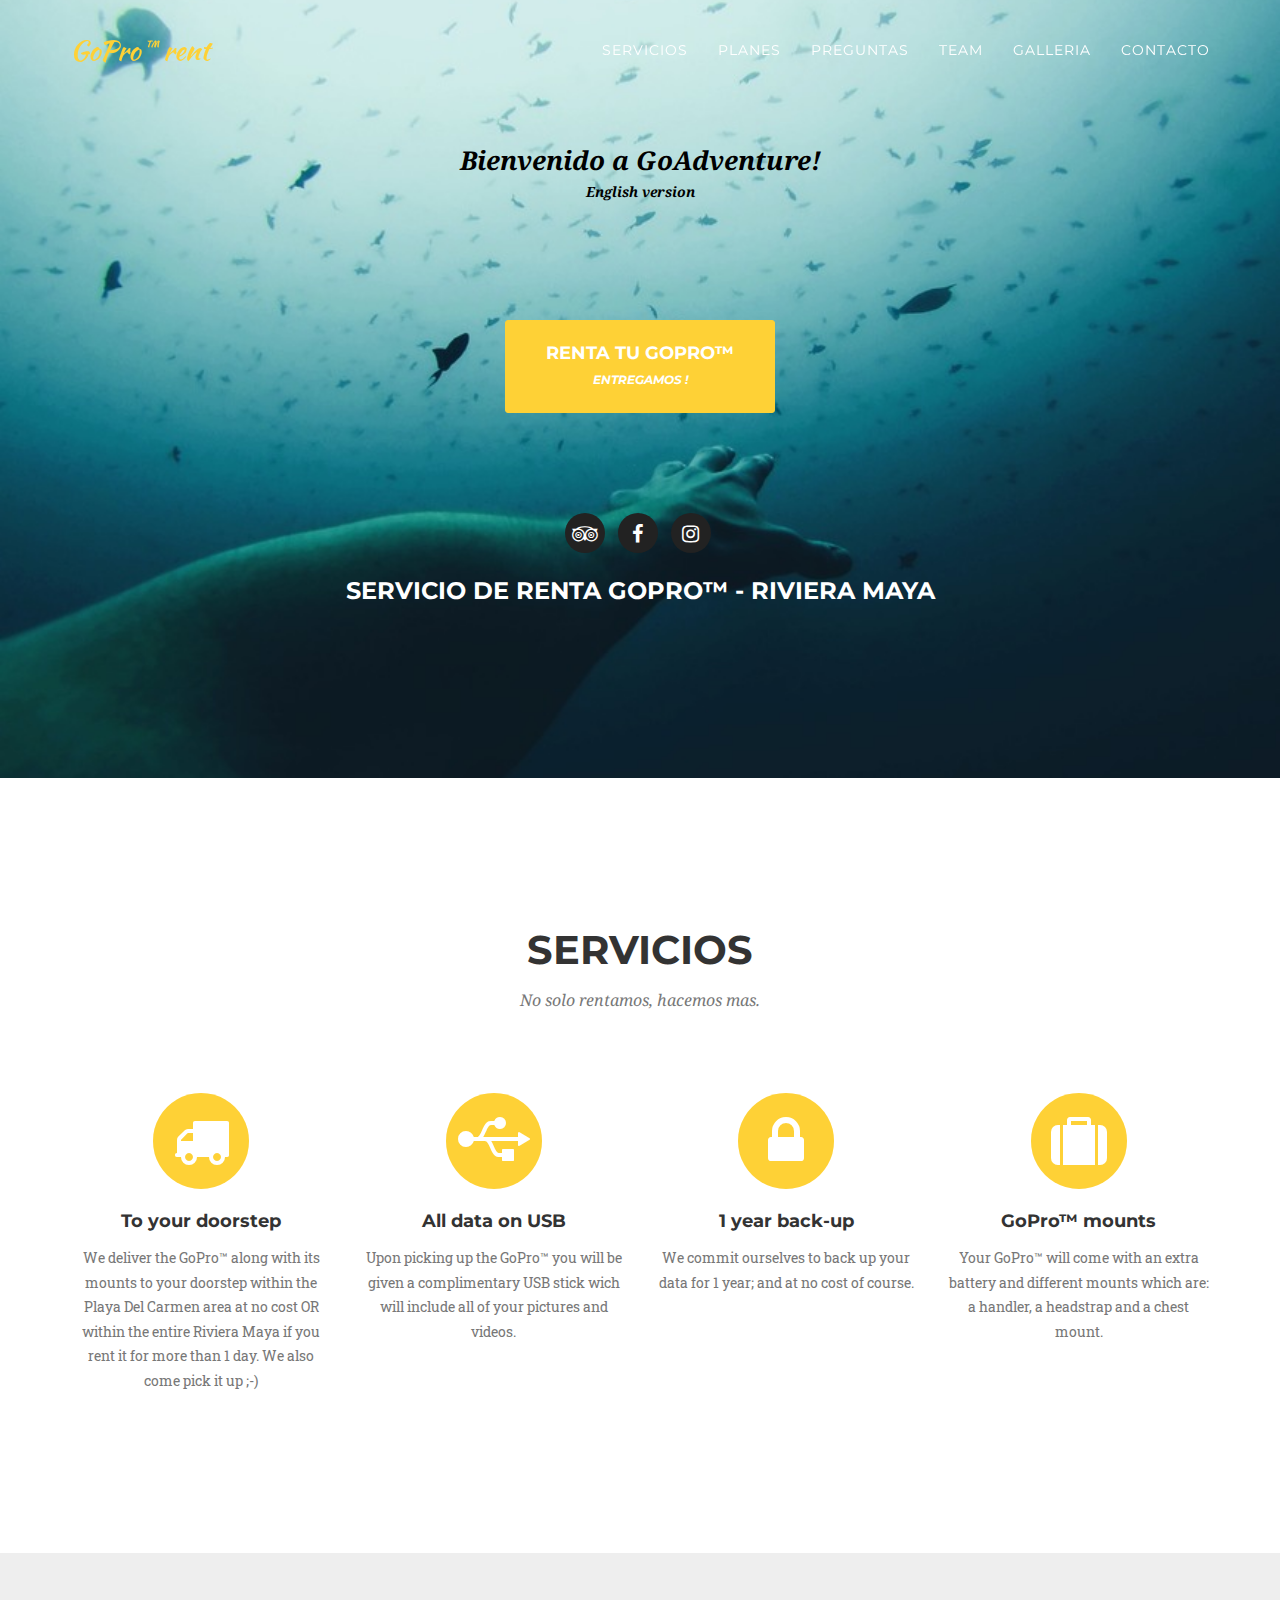
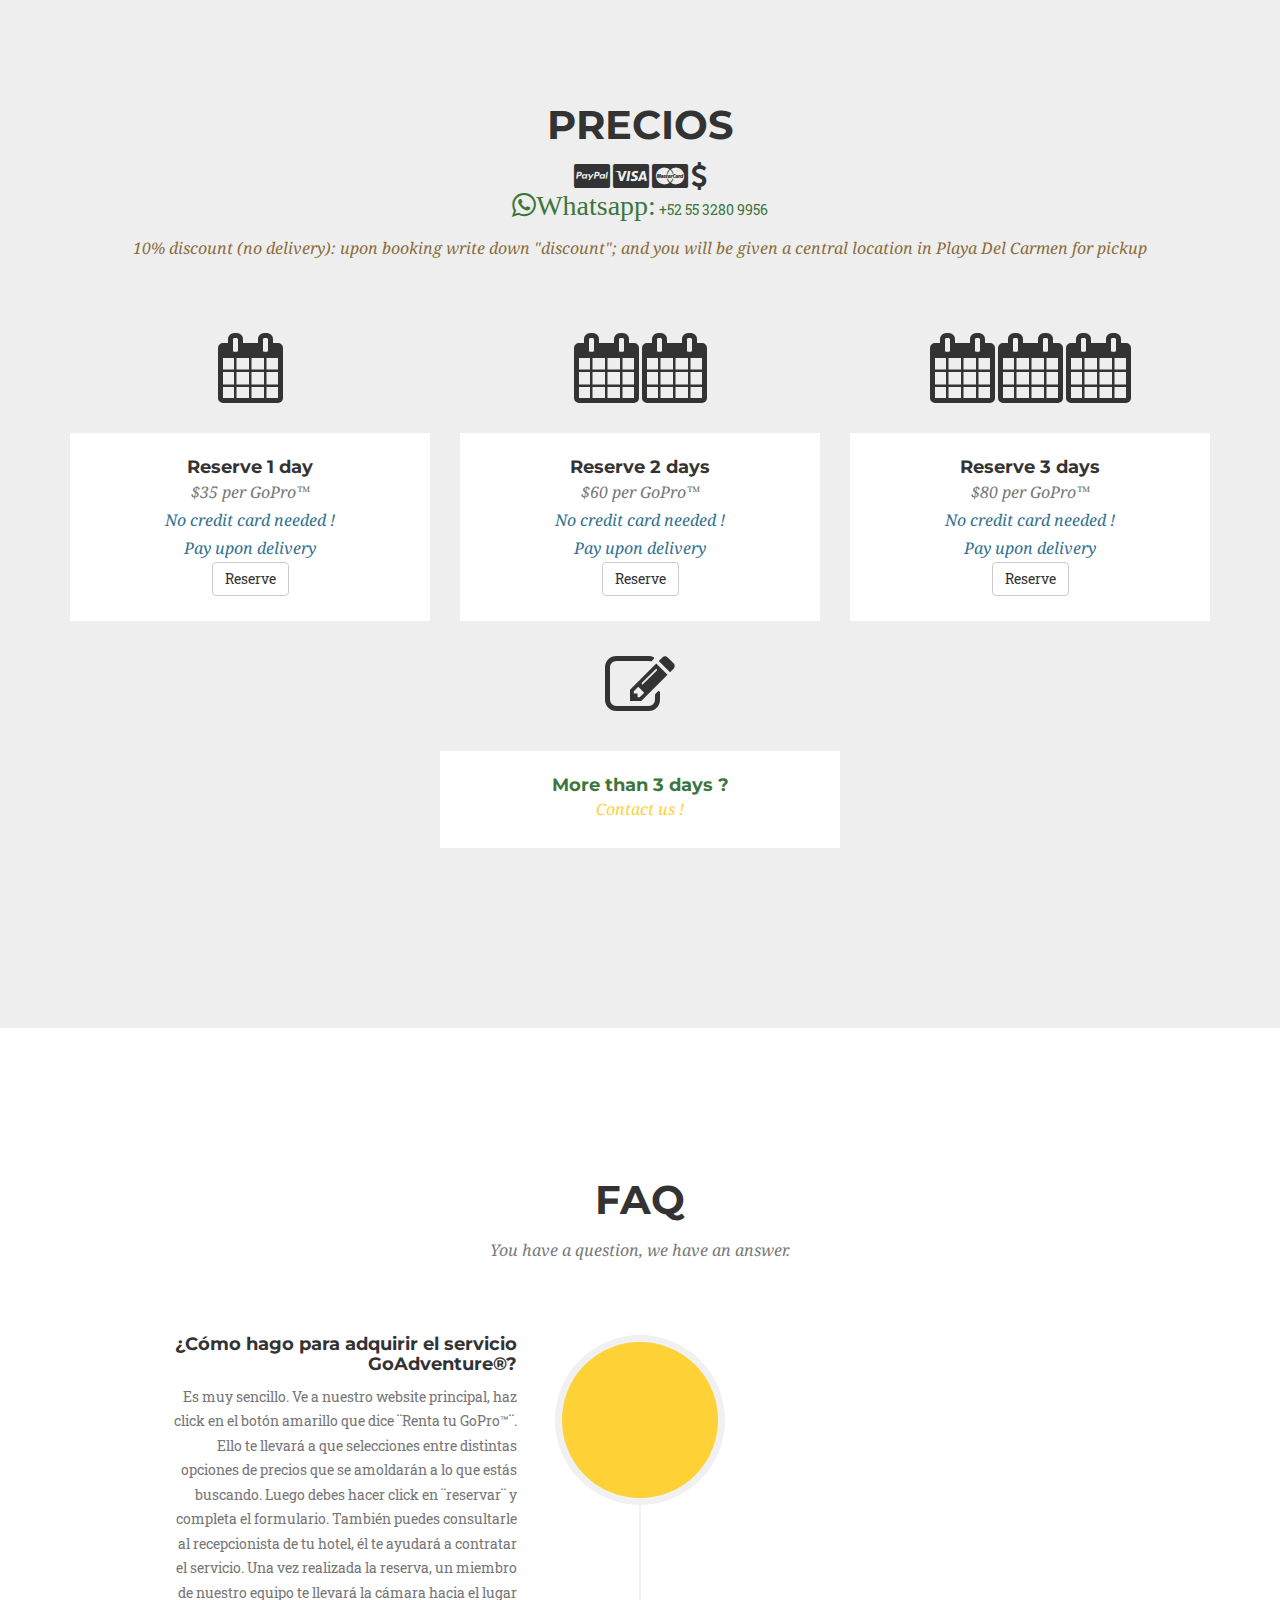
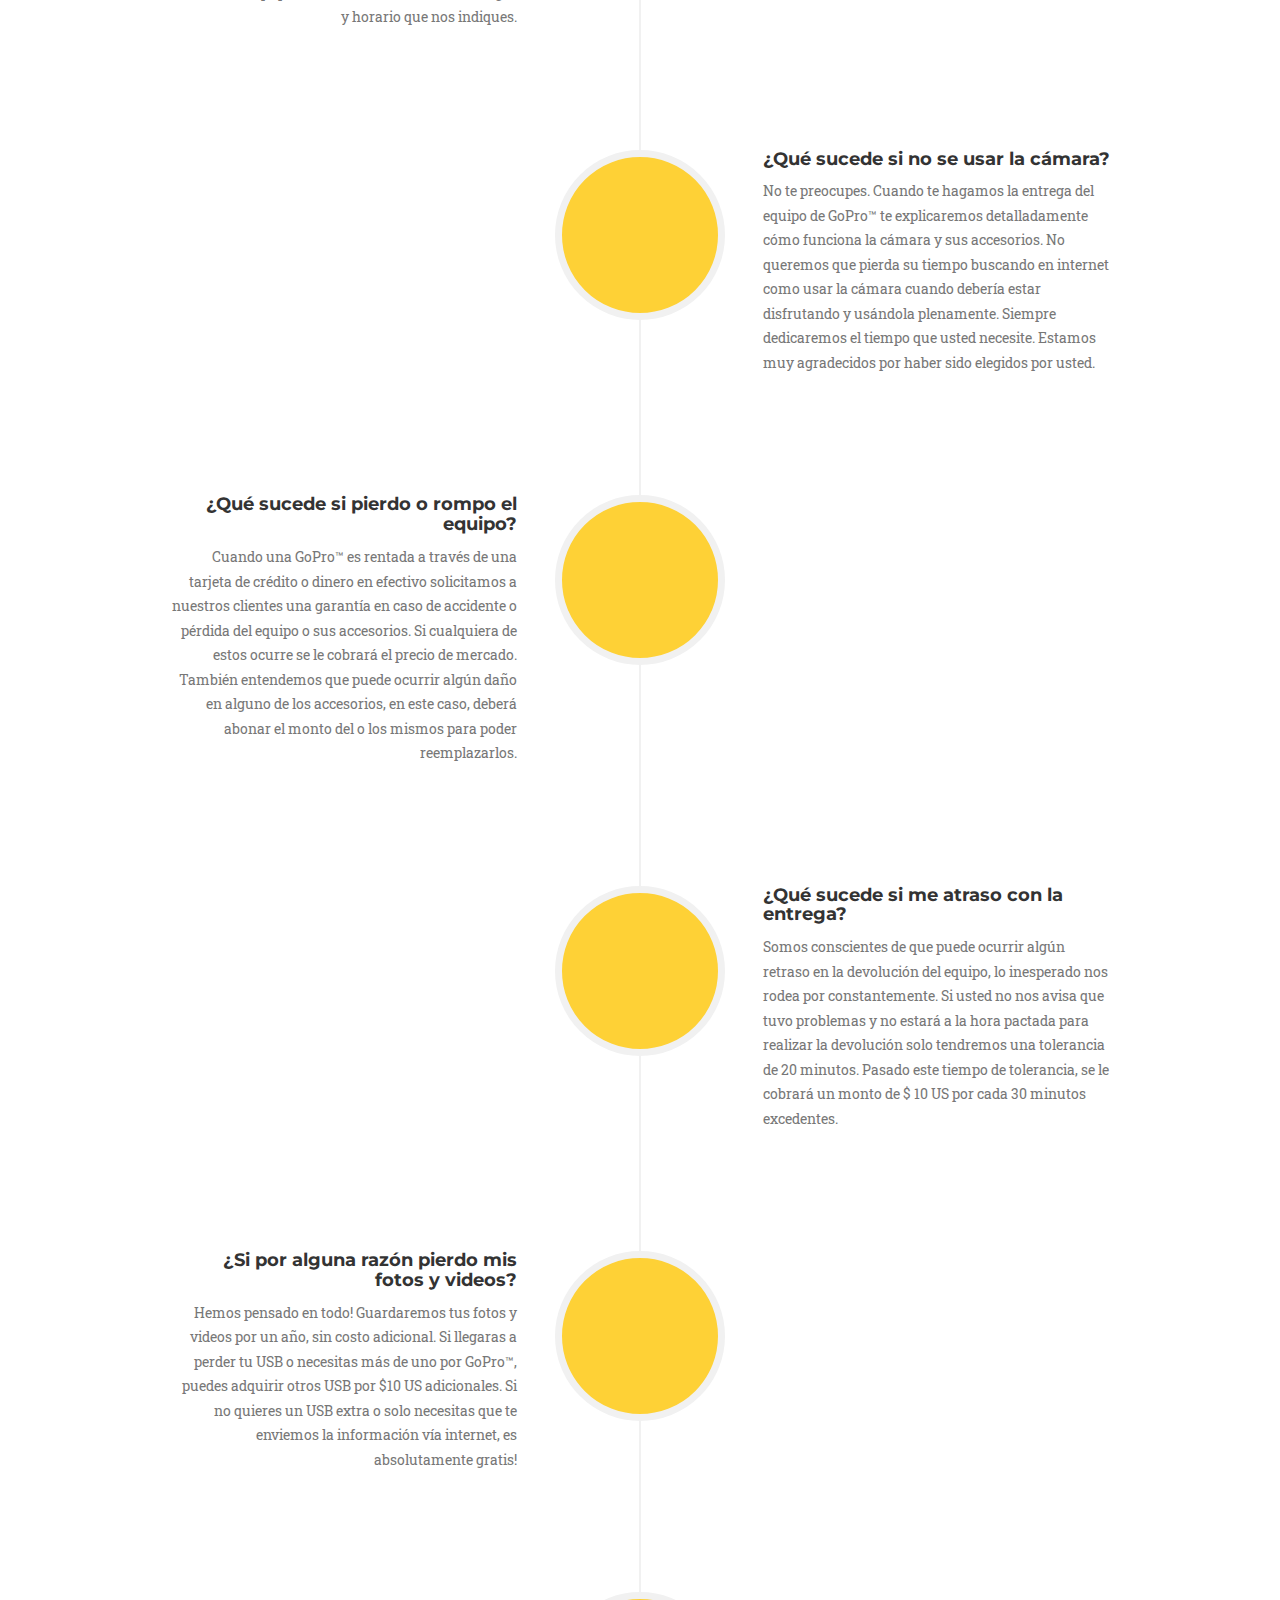
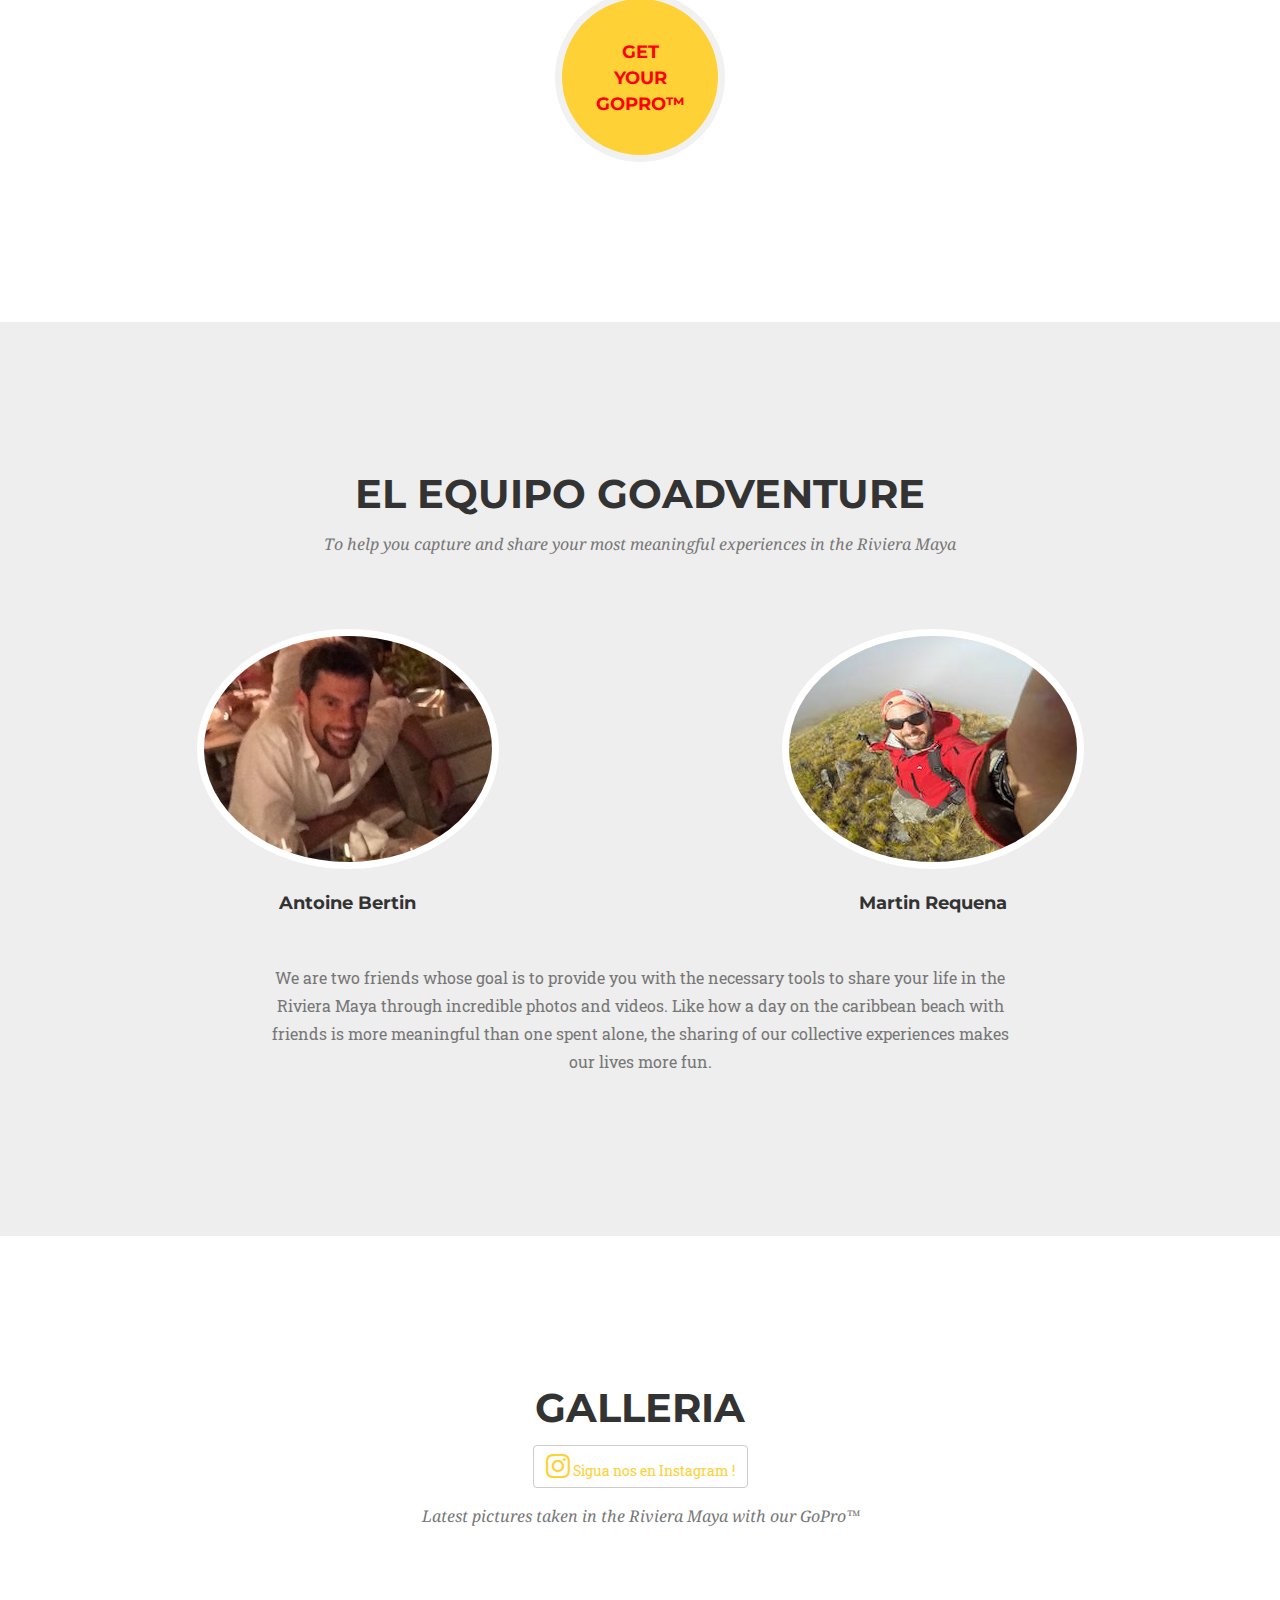
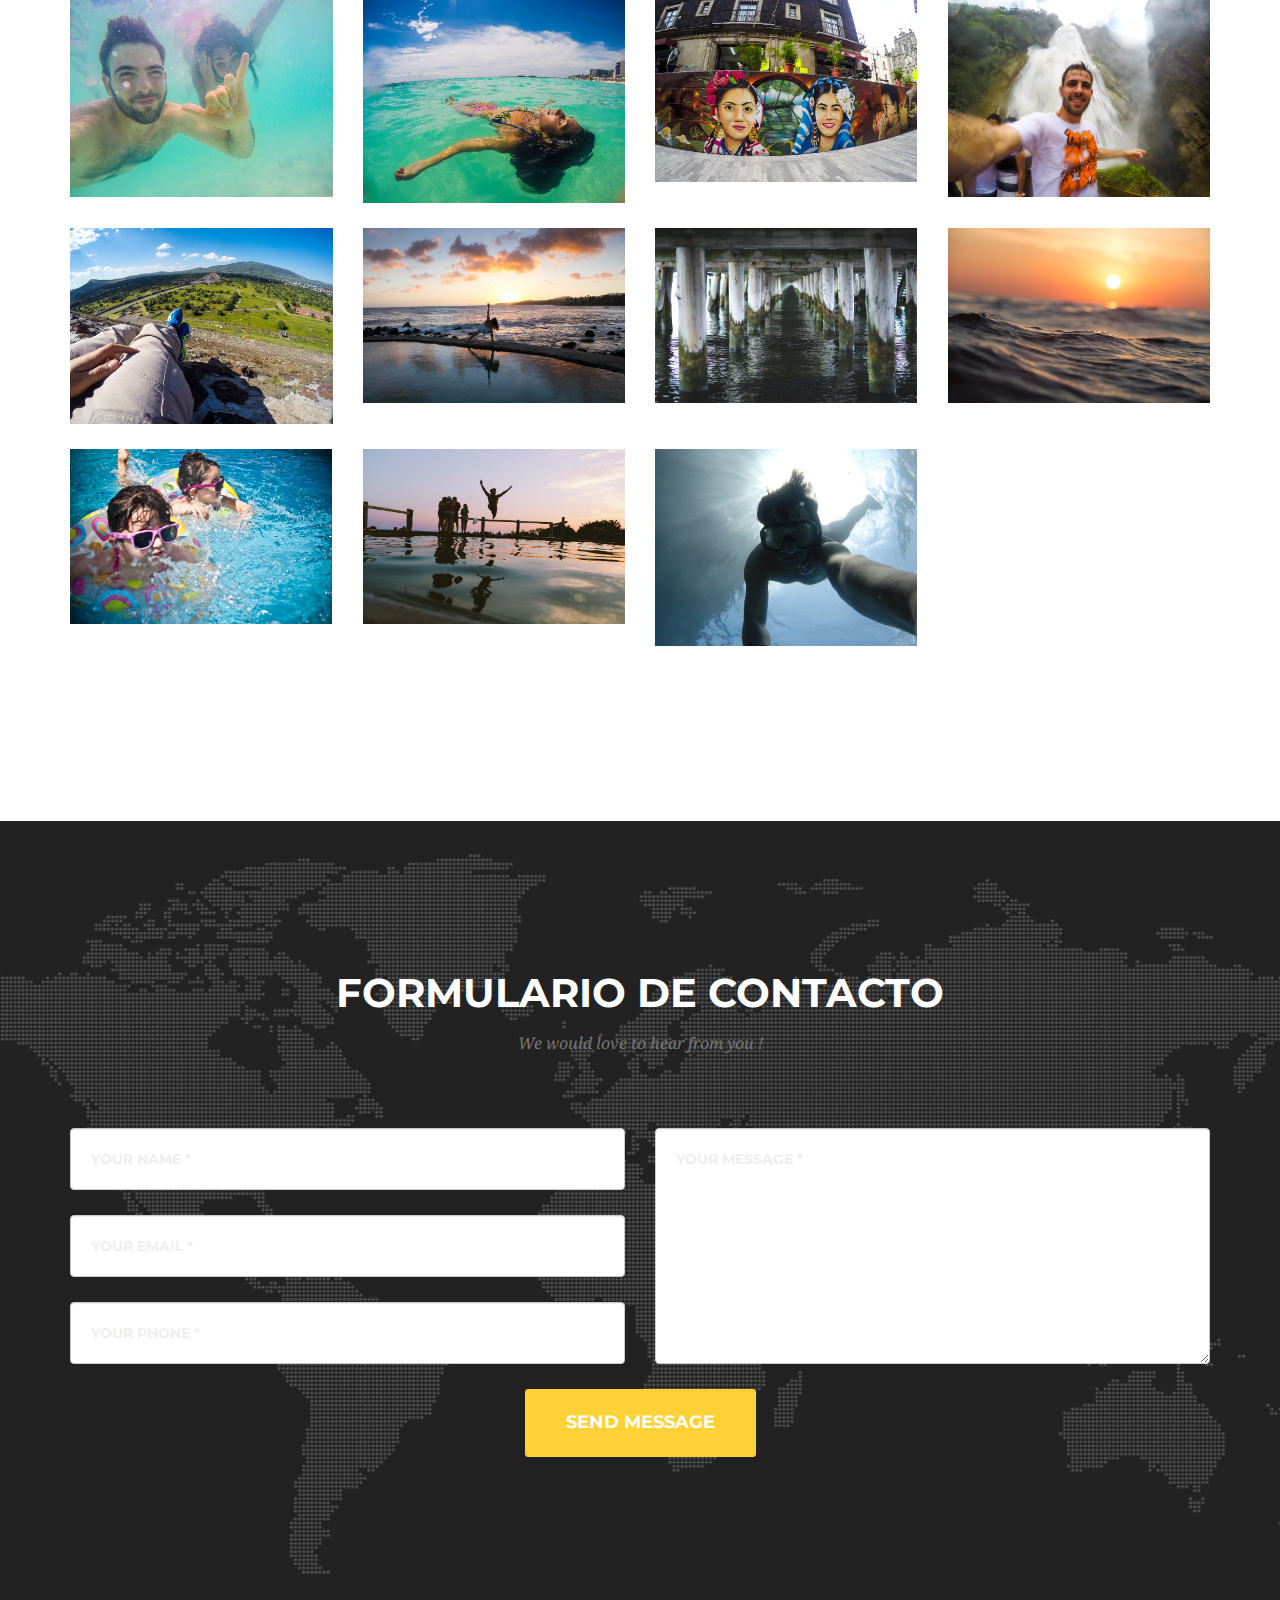
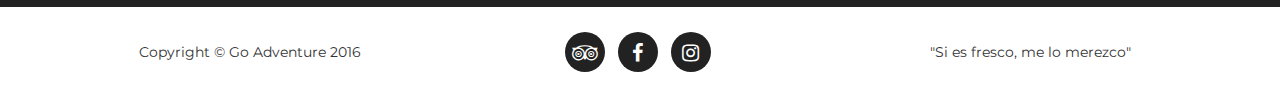
==== commit 3b4b3c40: "content" ====
--- a/index_sp.html
+++ b/index_sp.html
@@ -239,10 +239,10 @@
                             </div>
                             <div class="timeline-panel">
                                 <div class="timeline-heading">
-                                    <h4 class="subheading">How do I get to book with GoAdventure®?</h4>
+                                    <h4 class="subheading">¿Cómo hago para adquirir el servicio GoAdventure®?</h4>
                                 </div>
                                 <div class="timeline-body">
-                                    <p class="text-muted">It is very simple. On our website landing page click the big yellow button "Rent your GoPro&trade;". It will take you to different pricing options. There, just click the "reserve" button and fill up the form. Additionally, you can always inquire with your hotel concierge. Once booked, it will be delivered to you by one of our team member at the location and time requested.</p>
+                                    <p class="text-muted">Es muy sencillo. Ve a nuestro website principal, haz click en el botón amarillo que dice ¨Renta tu GoPro™¨. Ello te llevará a que selecciones entre distintas opciones de precios que se amoldarán a lo que estás buscando. Luego debes hacer click en ¨reservar¨ y completa el formulario. También puedes consultarle al recepcionista de tu hotel, él te ayudará a contratar el servicio. Una vez realizada la reserva, un miembro de nuestro equipo te llevará la cámara hacia el lugar y horario que nos indiques.</p>
                                 </div>
                             </div>
                         </li>
@@ -251,10 +251,10 @@
                             </div>
                             <div class="timeline-panel">
                                 <div class="timeline-heading">
-                                    <h4 class="subheading">What happen if I do not know how to use GoPro&trade; ?</h4>
+                                    <h4 class="subheading">¿Qué sucede si no se usar la cámara?</h4>
                                 </div>
                                 <div class="timeline-body">
-                                    <p class="text-muted">Don't you worry. Upon deliving the GoPro&trade; we also explain you how to make it work. We do not want you to start going online trying to figure things out while you should be out there having a blast. We will always have time for you as we are service driven people who are very thankful for your business.</p>
+                                    <p class="text-muted">No te preocupes. Cuando te hagamos la entrega del equipo de GoPro™  te explicaremos detalladamente cómo funciona la cámara y sus accesorios. No queremos que pierda su tiempo buscando en internet como usar la cámara cuando debería estar disfrutando y usándola plenamente. Siempre dedicaremos el tiempo que usted necesite. Estamos muy agradecidos por haber sido elegidos por usted. </p>
                                 </div>
                             </div>
                         </li>
@@ -263,10 +263,10 @@
                             </div>
                             <div class="timeline-panel">
                                 <div class="timeline-heading">
-                                    <h4 class="subheading">What happen if I break or lose equipments ?</h4>
+                                    <h4 class="subheading">¿Qué sucede si pierdo o rompo el equipo?</h4>
                                 </div>
                                 <div class="timeline-body">
-                                    <p class="text-muted">When renting the GoPro&trade; a valid credit card or a cash deposit will be asked from you to act as a guarantee in case of accident. In case of a lost item (GoPro&trade; and mounts), you will be charged its market value. We also understand that damage can occur, in this case, you will be charged the price of the replacement parts needed.</p>
+                                    <p class="text-muted">Cuando una GoPro™ es rentada a través de una tarjeta de crédito o dinero en efectivo solicitamos a nuestros clientes una garantía en caso de accidente o pérdida del equipo o sus accesorios. Si cualquiera de estos ocurre se le cobrará el precio de mercado. También entendemos que puede ocurrir algún daño en alguno de los accesorios, en este caso, deberá abonar el monto del o los mismos para poder reemplazarlos. </p>
                                 </div>
                             </div>
                         </li>
@@ -275,10 +275,10 @@
                             </div>
                             <div class="timeline-panel">
                                 <div class="timeline-heading">
-                                    <h4 class="subheading">What happen if I am late for returning the GoPro&trade; ?</h4>
+                                    <h4 class="subheading">¿Qué sucede si me atraso con la entrega?</h4>
                                 </div>
                                 <div class="timeline-body">
-                                    <p class="text-muted">We are aware that delay can happen and that the unexpected is all around us. If you do not let us know that you are having trouble beeing on time at your desired location for us to pick-up, we still have a time tolerance of 20 minutes. Beyond this time, you will be charged $5 US every 30 minutes you are late. Juste let us know ! and its gonna be all right.</p>
+                                    <p class="text-muted">Somos conscientes de que puede ocurrir algún retraso en la devolución del equipo, lo inesperado nos rodea por constantemente.  Si usted no nos avisa que tuvo problemas y no estará a la hora pactada para realizar la devolución solo tendremos una tolerancia de 20 minutos. Pasado este tiempo de tolerancia, se le cobrará un monto de $ 10 US por cada 30 minutos excedentes.</p>
                                 </div>
                             </div>
                         </li>
@@ -287,10 +287,10 @@
                             </div>
                             <div class="timeline-panel">
                                 <div class="timeline-heading">
-                                    <h4 class="subheading">What happen if I lose my pcitures and videos ?</h4>
+                                    <h4 class="subheading">¿Si por alguna razón pierdo mis fotos y videos?</h4>
                                 </div>
                                 <div class="timeline-body">
-                                    <p class="text-muted">We got you covered ! We will back up your data for a whole year at not cost. If you lose your USB or require more than one per GoPro&trade;, you will be charged $10 US per USB stick needed. If you do not want extra USB or just need us to send your data over to you via the internet, its free !</p>
+                                    <p class="text-muted">Hemos pensado en todo! Guardaremos tus fotos y videos por un año, sin costo adicional. Si llegaras a perder tu USB o necesitas más de uno por GoPro™, puedes adquirir otros USB por $10 US adicionales. Si no quieres un USB extra o solo necesitas que te enviemos la información vía internet, es absolutamente gratis!</p>
                                 </div>
                             </div>
                         </li>
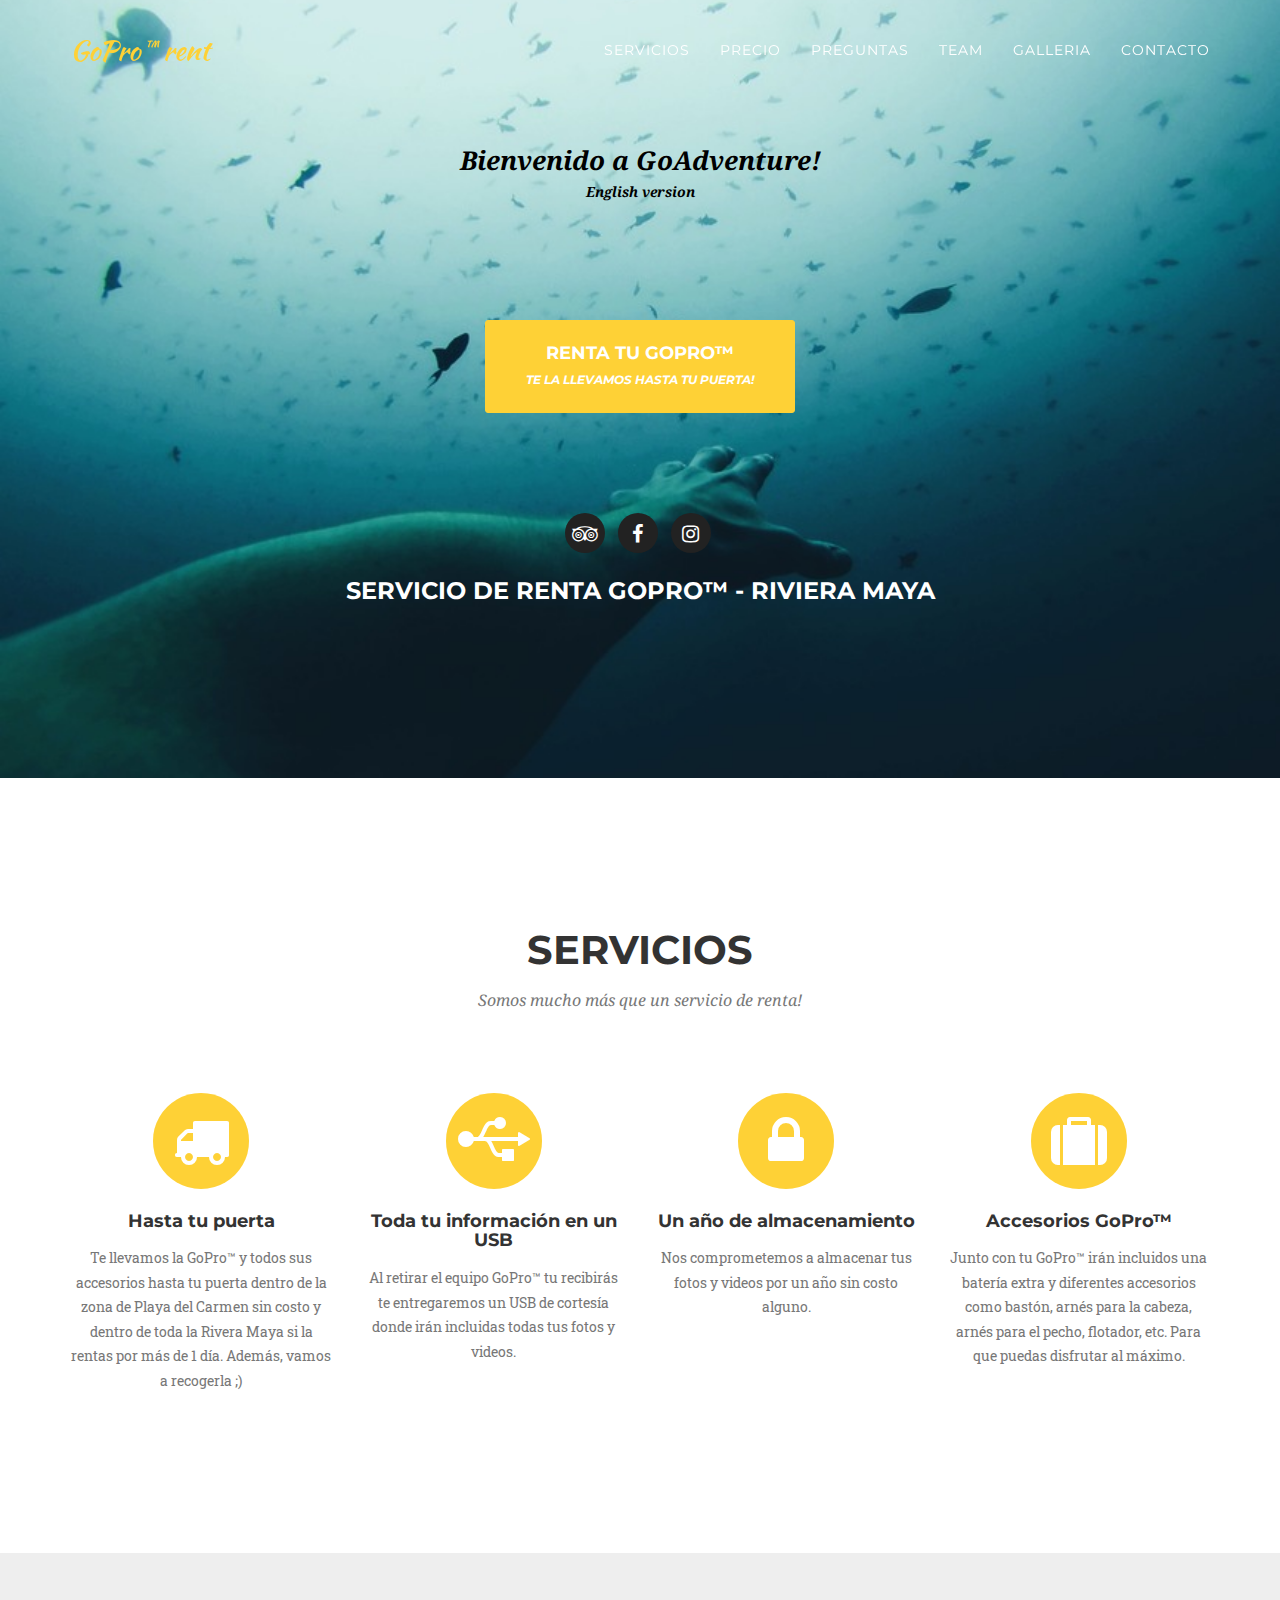
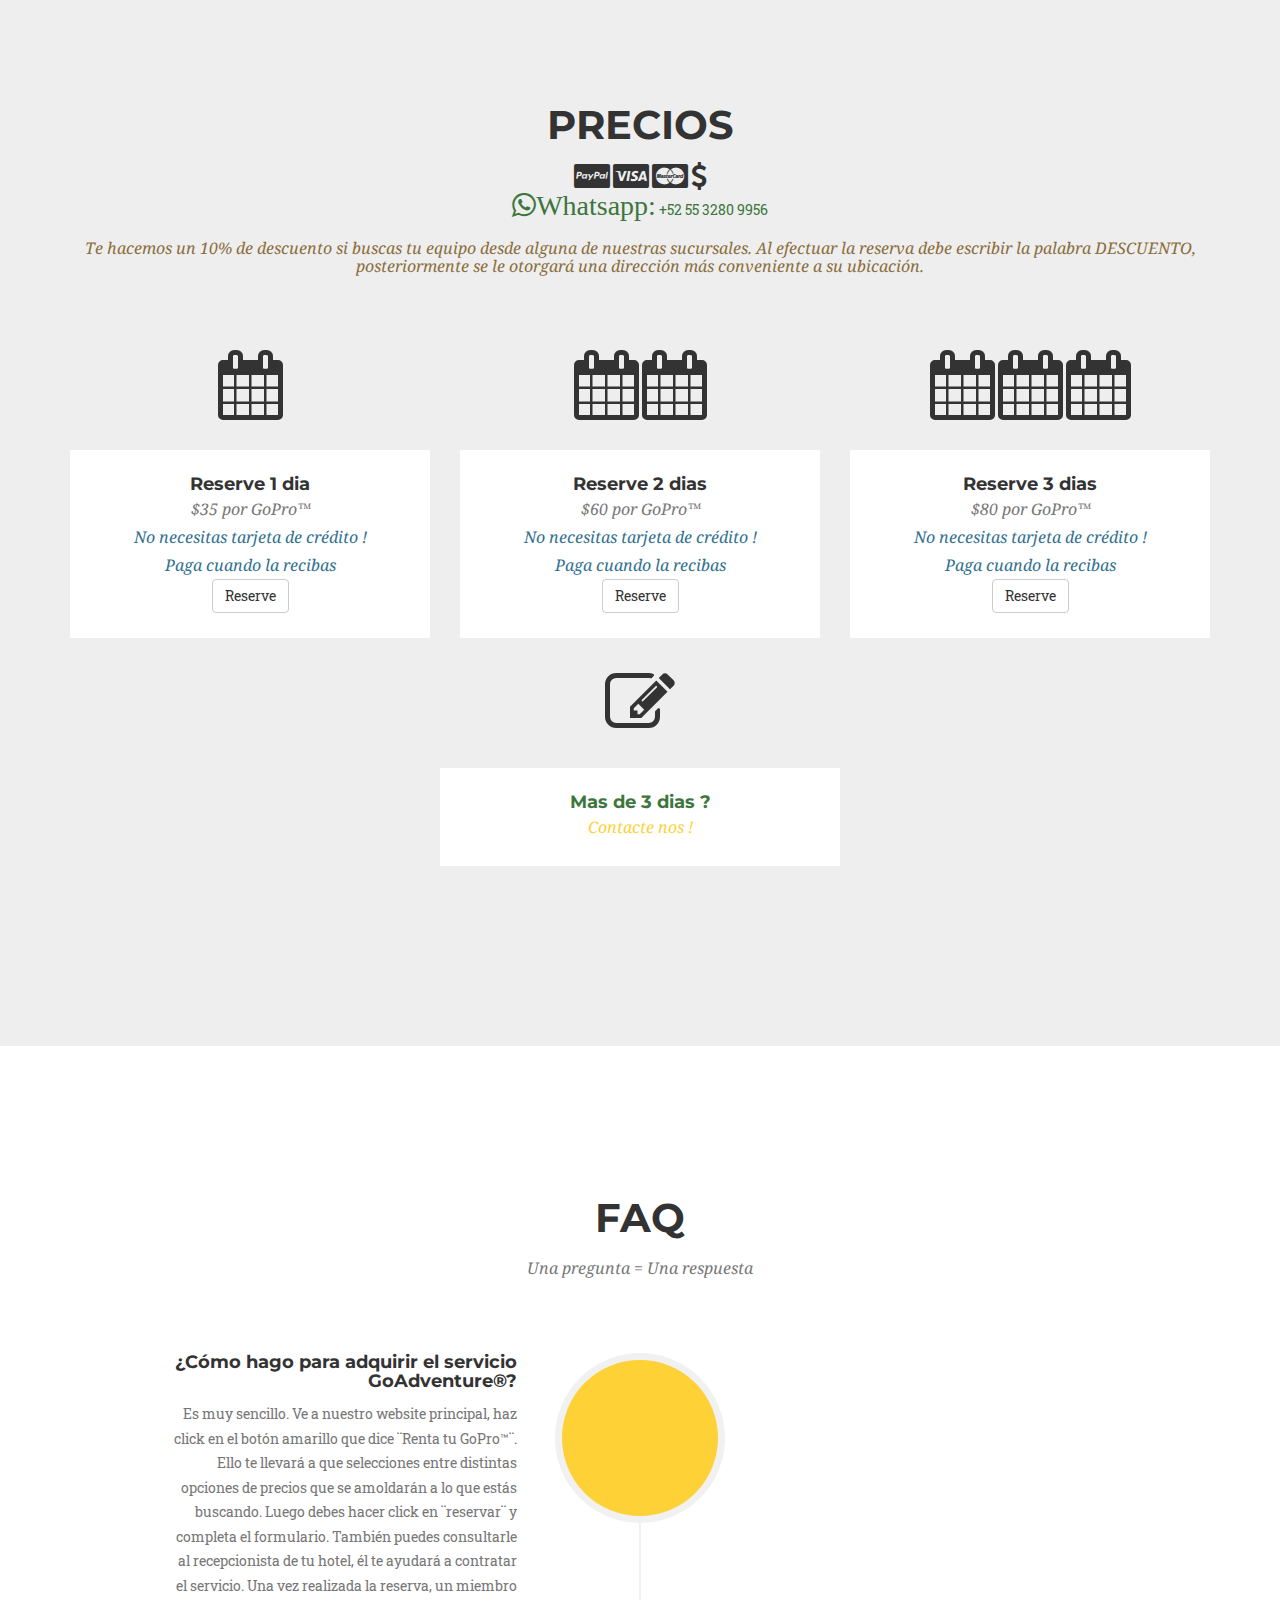
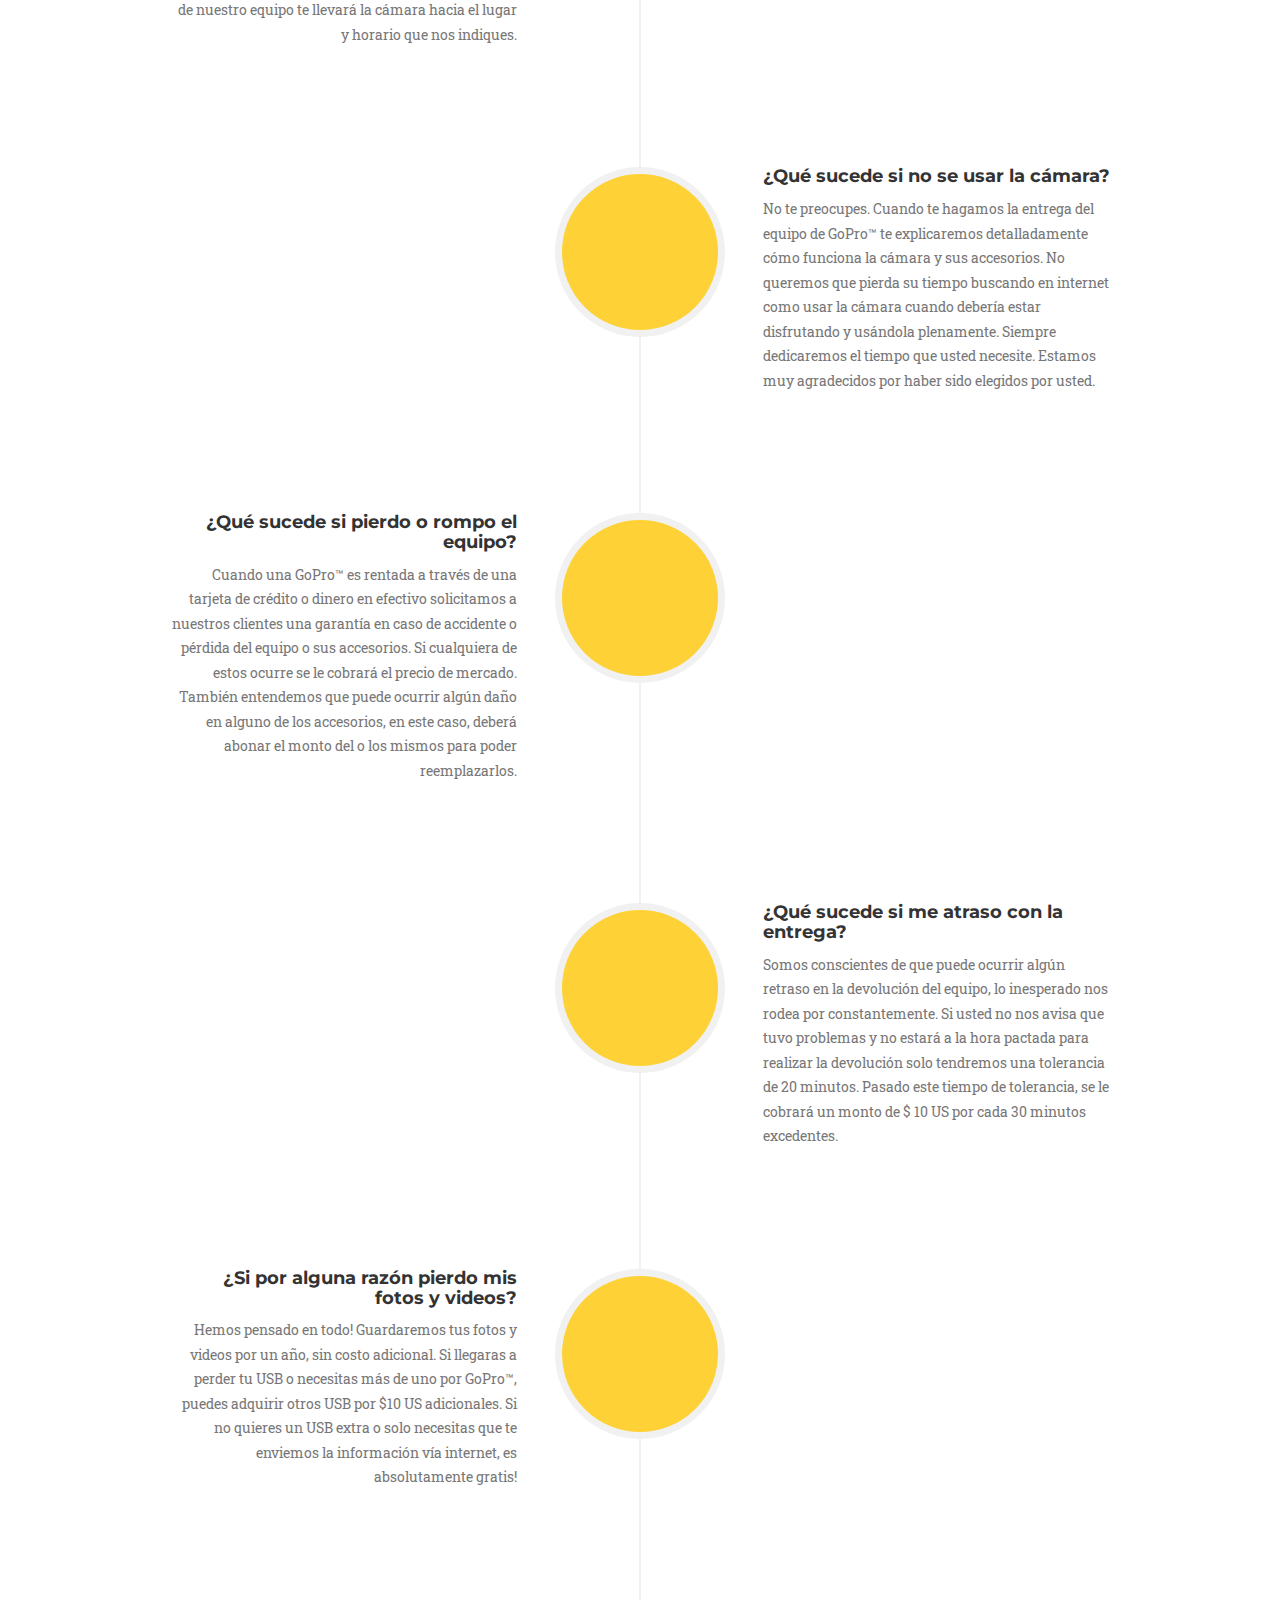
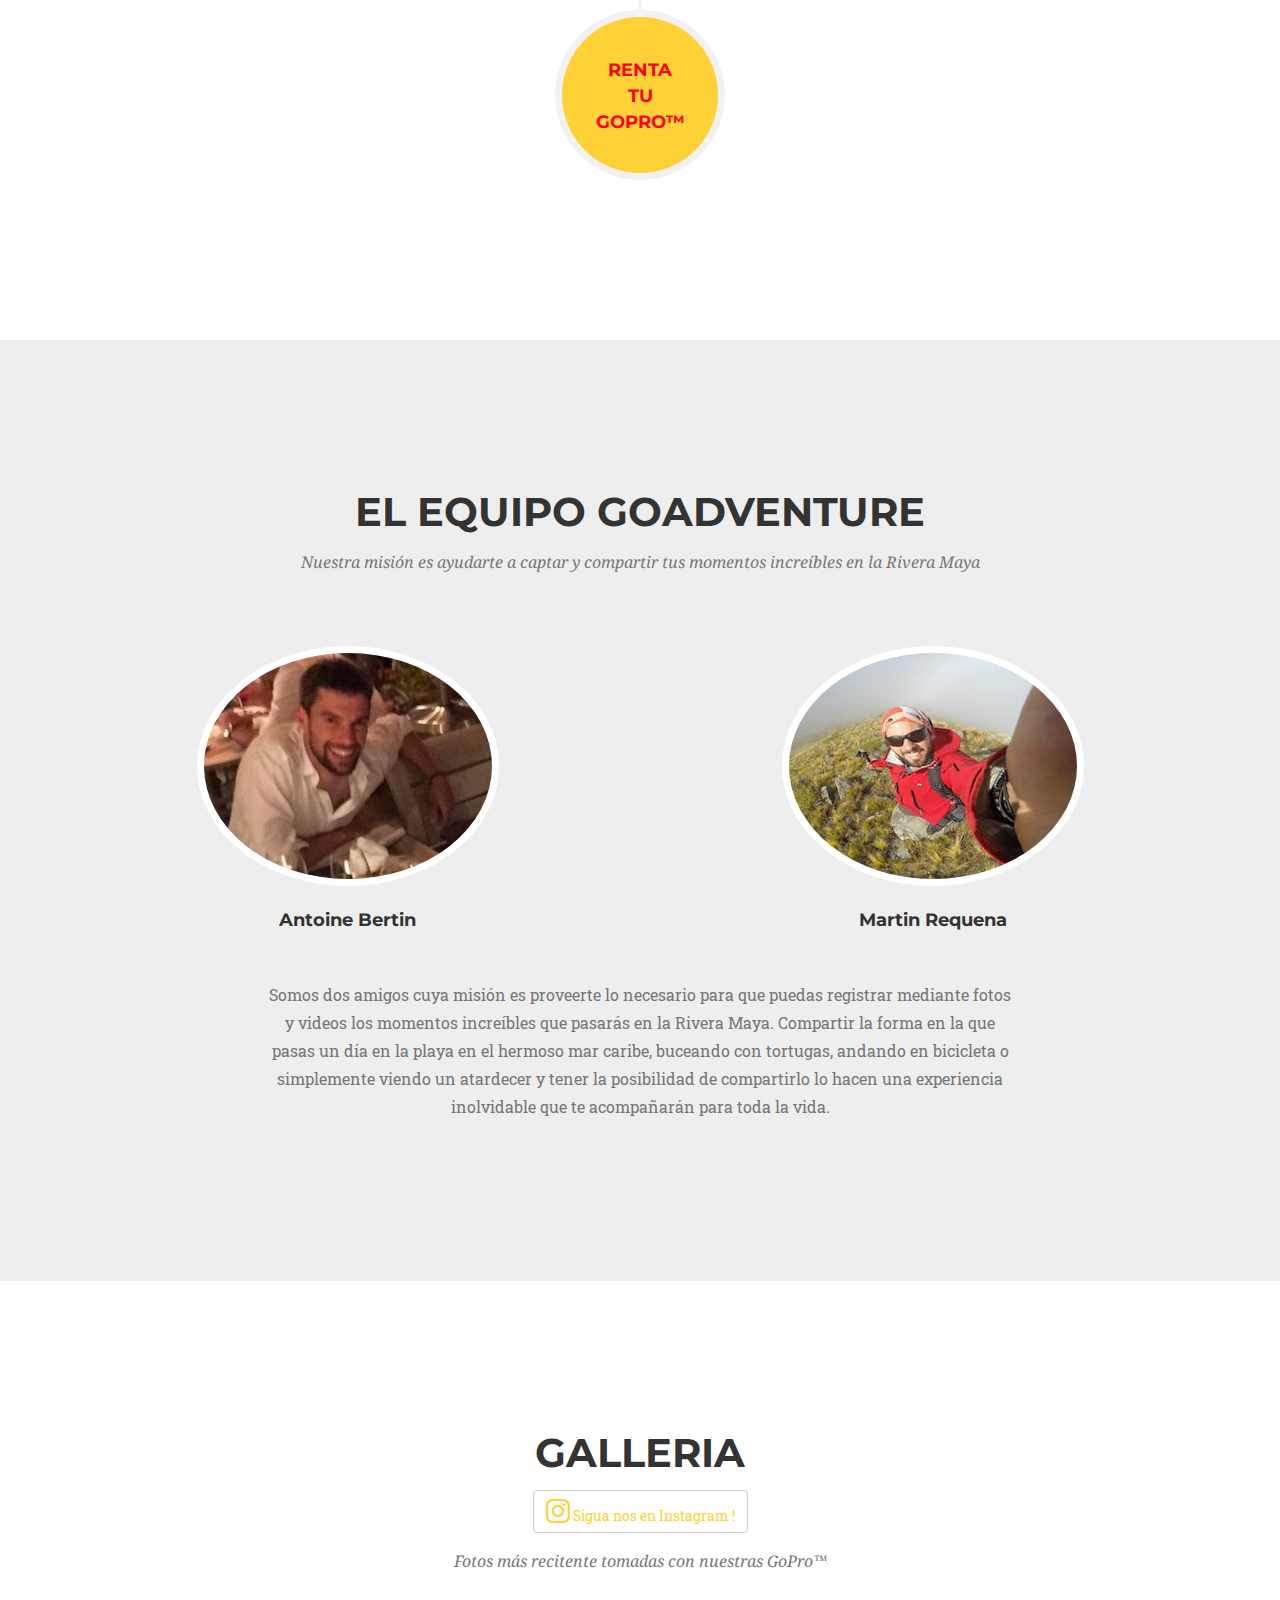
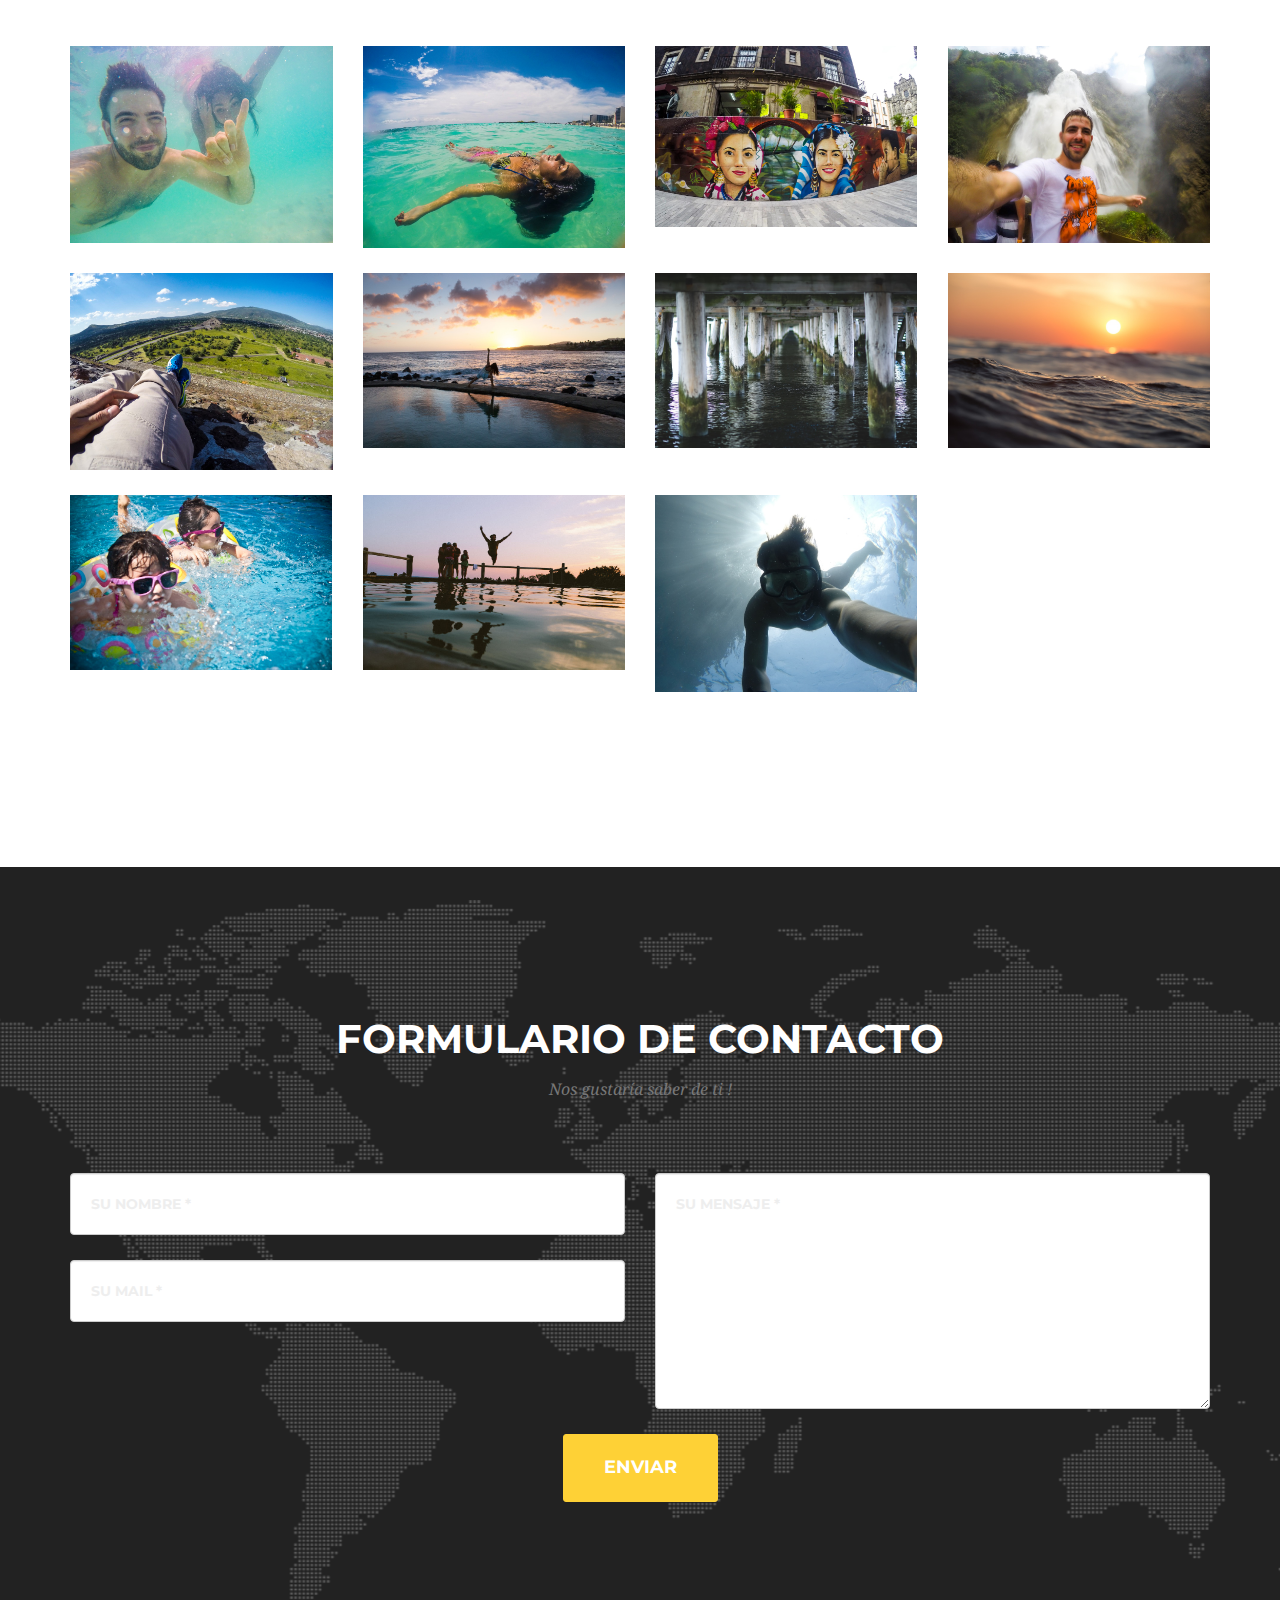
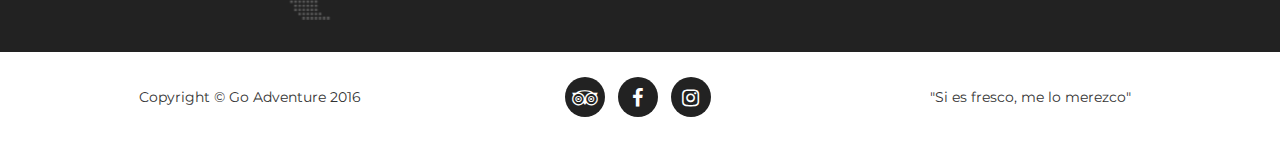
==== commit fc25b154: "translation" ====
--- a/index_sp.html
+++ b/index_sp.html
@@ -55,7 +55,7 @@
                         <a class="page-scroll" href="#services">Servicios</a>
                     </li>
                     <li>
-                        <a class="page-scroll" href="#portfolio">Planes</a>
+                        <a class="page-scroll" href="#portfolio">Precio</a>
                     </li>
                     <li>
                         <a class="page-scroll" href="#about">Preguntas</a>
@@ -87,7 +87,7 @@
                 <div id="big-bot">
                     <a href="#portfolio" class="page-scroll btn btn-xl row">Renta tu GoPro&trade;
                         <br>
-                        <i id="small-font">Entregamos !</i>
+                        <i id="small-font">TE LA LLEVAMOS HASTA TU PUERTA!</i>
                     </a>
                 </div>
                 <div>
@@ -111,7 +111,7 @@
             <div class="row">
                 <div class="col-lg-12 text-center">
                     <h2 class="section-heading">Servicios</h2>
-                    <h3 class="section-subheading text-muted">No solo rentamos, hacemos mas.</h3>
+                    <h3 class="section-subheading text-muted">Somos mucho más que un servicio de renta!</h3>
                 </div>
             </div>
             <div class="row text-center">
@@ -120,32 +120,32 @@
                         <i class="fa fa-circle fa-stack-2x text-primary"></i>
                         <i class="fa fa-truck fa-stack-1x fa-inverse"></i>
                     </span>
-                    <h4 class="service-heading">To your doorstep</h4>
-                    <p class="text-muted">We deliver the GoPro&trade; along with its mounts to your doorstep within the Playa Del Carmen area at no cost OR within the entire Riviera Maya if you rent it for more than 1 day. We also come pick it up ;-)</p>
+                    <h4 class="service-heading">Hasta tu puerta</h4>
+                    <p class="text-muted">Te llevamos la GoPro&trade; y todos sus accesorios hasta tu puerta dentro de la zona de Playa del Carmen sin costo y dentro de toda la Rivera Maya si la rentas por más de 1 día. Además, vamos a recogerla ;)</p>
                 </div>
                 <div class="col-md-3">
                     <span class="fa-stack fa-4x">
                         <i class="fa fa-circle fa-stack-2x text-primary"></i>
                         <i class="fa fa-usb fa-stack-1x fa-inverse"></i>
                     </span>
-                    <h4 class="service-heading">All data on USB</h4>
-                    <p class="text-muted">Upon picking up the GoPro&trade; you will be given a complimentary USB stick wich will include all of your pictures and videos.</p>
+                    <h4 class="service-heading">Toda tu información en un USB</h4>
+                    <p class="text-muted">Al retirar el equipo GoPro™ tu recibirás te entregaremos un USB de cortesía donde irán incluidas todas tus fotos y videos.</p>
                 </div>
                 <div class="col-md-3">
                     <span class="fa-stack fa-4x">
                         <i class="fa fa-circle fa-stack-2x text-primary"></i>
                         <i class="fa fa-lock fa-stack-1x fa-inverse"></i>
                     </span>
-                    <h4 class="service-heading">1 year back-up</h4>
-                    <p class="text-muted">We commit ourselves to back up your data for 1 year; and at no cost of course.</p>
+                    <h4 class="service-heading">Un año de almacenamiento</h4>
+                    <p class="text-muted">Nos comprometemos a almacenar tus fotos y videos por un año sin costo alguno.</p>
                 </div>
                 <div class="col-md-3">
                     <span class="fa-stack fa-4x">
                         <i class="fa fa-circle fa-stack-2x text-primary"></i>
                         <i class="fa fa-suitcase fa-stack-1x fa-inverse"></i>
                     </span>
-                    <h4 class="service-heading">GoPro&trade; mounts</h4>
-                    <p class="text-muted">Your GoPro&trade; will come with an extra battery and different mounts which are: a handler, a headstrap and a chest mount.</p>
+                    <h4 class="service-heading">Accesorios  GoPro&trade;</h4>
+                    <p class="text-muted">Junto con tu GoPro&trade; irán incluidos una batería extra y diferentes accesorios como bastón, arnés para la cabeza, arnés para el pecho, flotador, etc. Para que puedas disfrutar al máximo.</p>
                 </div>
             </div>
         </div>
@@ -164,7 +164,7 @@
                     <div class="text-success">
                         <i class="fa fa-whatsapp fa-2x" aria-hidden="true">Whatsapp:</i> +52 55 3280 9956
                     </div>
-                    <h3 class="section-subheading text-warning">10% discount (no delivery): upon booking write down "discount"; and you will be given a central location in Playa Del Carmen for pickup</h3>
+                    <h3 class="section-subheading text-warning">Te hacemos un 10% de descuento si buscas tu equipo desde alguna de nuestras sucursales. Al efectuar la reserva debe escribir la palabra DESCUENTO, posteriormente se le otorgará una dirección más conveniente a su ubicación.</h3>
                 </div>
             </div>
             <div class="row">
@@ -173,10 +173,10 @@
                         <i class="fa fa-calendar fa-5x" aria-hidden="true"></i>
                     </div>
                     <div class="portfolio-caption">
-                        <h4>Reserve 1 day</h4>
-                        <p class="text-muted">$35 per GoPro&trade;</p>
-                        <p class="text-info">No credit card needed !</p>
-                        <p class="text-info">Pay upon delivery</p>                        
+                        <h4>Reserve 1 dia</h4>
+                        <p class="text-muted">$35 por GoPro&trade;</p>
+                        <p class="text-info">No necesitas tarjeta de crédito !</p>
+                        <p class="text-info">Paga cuando la recibas</p>                        
                         <a class="btn btn-default" href="https://sagenda.net/Frontend/57f74970f66fe2eb0caf9ac7?retrieveFromCookies=False" target="_blank">Reserve</a>
                     </div>
                 </div>
@@ -186,10 +186,10 @@
                         <i class="fa fa-calendar fa-5x" aria-hidden="true"></i>                        
                     </div>
                     <div class="portfolio-caption">
-                        <h4>Reserve 2 days</h4>
-                        <p class="text-muted">$60 per GoPro&trade;</p>
-                        <p class="text-info">No credit card needed !</p>
-                        <p class="text-info">Pay upon delivery</p>                        
+                        <h4>Reserve 2 dias</h4>
+                        <p class="text-muted">$60 por GoPro&trade;</p>
+                        <p class="text-info">No necesitas tarjeta de crédito !</p>
+                        <p class="text-info">Paga cuando la recibas</p>                        
                         <a class="btn btn-default" href="https://sagenda.net/Frontend/57f74970f66fe2eb0caf9ac7?retrieveFromCookies=False" target="_blank">Reserve</a>
                     </div>
                 </div>
@@ -200,10 +200,10 @@
                         <i class="fa fa-calendar fa-5x" aria-hidden="true"></i>                        
                     </div>
                     <div class="portfolio-caption">
-                        <h4>Reserve 3 days</h4>
-                        <p class="text-muted">$80 per GoPro&trade;</p>
-                        <p class="text-info">No credit card needed !</p>
-                        <p class="text-info">Pay upon delivery</p>                        
+                        <h4>Reserve 3 dias</h4>
+                        <p class="text-muted">$80 por GoPro&trade;</p>
+                        <p class="text-info">No necesitas tarjeta de crédito !</p>
+                        <p class="text-info">Paga cuando la recibas</p>                        
                         <a class="btn btn-default" href="https://sagenda.net/Frontend/57f74970f66fe2eb0caf9ac7?retrieveFromCookies=False" target="_blank">Reserve</a>
                     </div>
                 </div>                
@@ -214,8 +214,8 @@
                         <i class="fa fa-pencil-square-o fa-5x" aria-hidden="true"></i>                       
                     </div>
                     <div class="portfolio-caption">
-                        <h4 class="text-success">More than 3 days ?</h4>
-                        <p class="text-muted"><a href="#contact" class="page-scroll">Contact us !</a></p>
+                        <h4 class="text-success">Mas de 3 dias ?</h4>
+                        <p class="text-muted"><a href="#contact" class="page-scroll">Contacte nos !</a></p>
                     </div>                
                 </div>                
             </div>
@@ -228,7 +228,7 @@
             <div class="row">
                 <div class="col-lg-12 text-center">
                     <h2 class="section-heading">FAQ</h2>
-                    <h3 class="section-subheading text-muted">You have a question, we have an answer.</h3>
+                    <h3 class="section-subheading text-muted">Una pregunta = Una respuesta</h3>
                 </div>
             </div>
             <div class="row">
@@ -297,8 +297,8 @@
                         <li class="timeline-inverted">
                             <div class="timeline-image">
                                 <a href="#portfolio" id="color" class="page-scroll">
-                                    <h4>Get 
-                                    <br>Your
+                                    <h4>Renta 
+                                    <br>Tu
                                     <br>GoPro&trade;</h4>
                                 </a>
                             </div>
@@ -315,7 +315,7 @@
             <div class="row">
                 <div class="col-lg-12 text-center">
                     <h2 class="section-heading">El equipo GoAdventure</h2>
-                    <h3 class="section-subheading text-muted">To help you capture and share your most meaningful experiences in the Riviera Maya</h3>
+                    <h3 class="section-subheading text-muted">Nuestra misión es ayudarte a captar y compartir tus momentos increíbles en la Rivera Maya</h3>
                 </div>
             </div>
             <div class="row">
@@ -348,7 +348,7 @@
             </div>
             <div class="row">
                 <div class="col-lg-8 col-lg-offset-2 text-center">
-                    <p class="large text-muted"> We are two friends whose goal is to provide you with the necessary tools to share your life in the Riviera Maya through incredible photos and videos. Like how a day on the caribbean beach with friends is more meaningful than one spent alone, the sharing of our collective experiences makes our lives more fun. 
+                    <p class="large text-muted"> Somos dos amigos cuya misión es proveerte lo necesario para que puedas registrar mediante fotos y videos los momentos increíbles que pasarás en la Rivera Maya. Compartir la forma en la que pasas un día en la playa en el hermoso mar caribe, buceando con tortugas, andando en bicicleta o simplemente viendo un atardecer y tener la posibilidad de compartirlo lo hacen una experiencia inolvidable que te acompañarán para toda la vida. 
                     </p>
                 </div>
             </div>
@@ -364,7 +364,7 @@
                     <div class="btn btn-default">
                         <a href="https://www.instagram.com/goadventureplaya" target="_blank" id="instalink"><i class="fa fa-instagram fa-2x "></i> Sigua nos en Instagram !</a>
                     </div>
-                    <h3 class="section-subheading text-muted">Latest pictures taken in the Riviera Maya with our GoPro&trade;</h3>
+                    <h3 class="section-subheading text-muted">Fotos más recitente tomadas con nuestras GoPro&trade;</h3>
                 </div>
             </div>          
 
@@ -421,7 +421,7 @@
             <div class="row">
                 <div class="col-lg-12 text-center">
                     <h2 class="section-heading">Formulario de contacto</h2>
-                    <h3 class="section-subheading text-muted">We would love to hear from you !</h3>
+                    <h3 class="section-subheading text-muted">Nos gustaría saber de ti !</h3>
                 </div>
             </div>
             <div class="row">
@@ -430,28 +430,28 @@
                         <div class="row">
                             <div class="col-md-6">
                                 <div class="form-group">
-                                    <input type="text" class="form-control" placeholder="Your Name *" id="name" required data-validation-required-message="Please enter your name.">
+                                    <input type="text" class="form-control" placeholder="Su nombre *" id="name" required data-validation-required-message="Favor de poner su nombre.">
                                     <p class="help-block text-danger"></p>
                                 </div>
                                 <div class="form-group">
-                                    <input type="email" class="form-control" placeholder="Your Email *" id="email" required data-validation-required-message="Please enter your email address.">
+                                    <input type="email" class="form-control" placeholder="Su mail *" id="email" required data-validation-required-message="Favor de poner su mail.">
                                     <p class="help-block text-danger"></p>
                                 </div>
-                                <div class="form-group">
+<!--                                 <div class="form-group">
                                     <input type="tel" class="form-control" placeholder="Your Phone *" id="phone" required data-validation-required-message="Please enter your phone number.">
                                     <p class="help-block text-danger"></p>
-                                </div>
+                                </div> -->
                             </div>
                             <div class="col-md-6">
                                 <div class="form-group">
-                                    <textarea class="form-control" placeholder="Your Message *" id="message" required data-validation-required-message="Please enter a message."></textarea>
+                                    <textarea class="form-control" placeholder="Su Mensaje *" id="message" required data-validation-required-message="Favor de poner su mensaje."></textarea>
                                     <p class="help-block text-danger"></p>
                                 </div>
                             </div>
                             <div class="clearfix"></div>
                             <div class="col-lg-12 text-center">
                                 <div id="success"></div>
-                                <button type="submit" class="btn btn-xl">Send Message</button>
+                                <button type="submit" class="btn btn-xl">Enviar</button>
                             </div>
                         </div>
                     </form>
